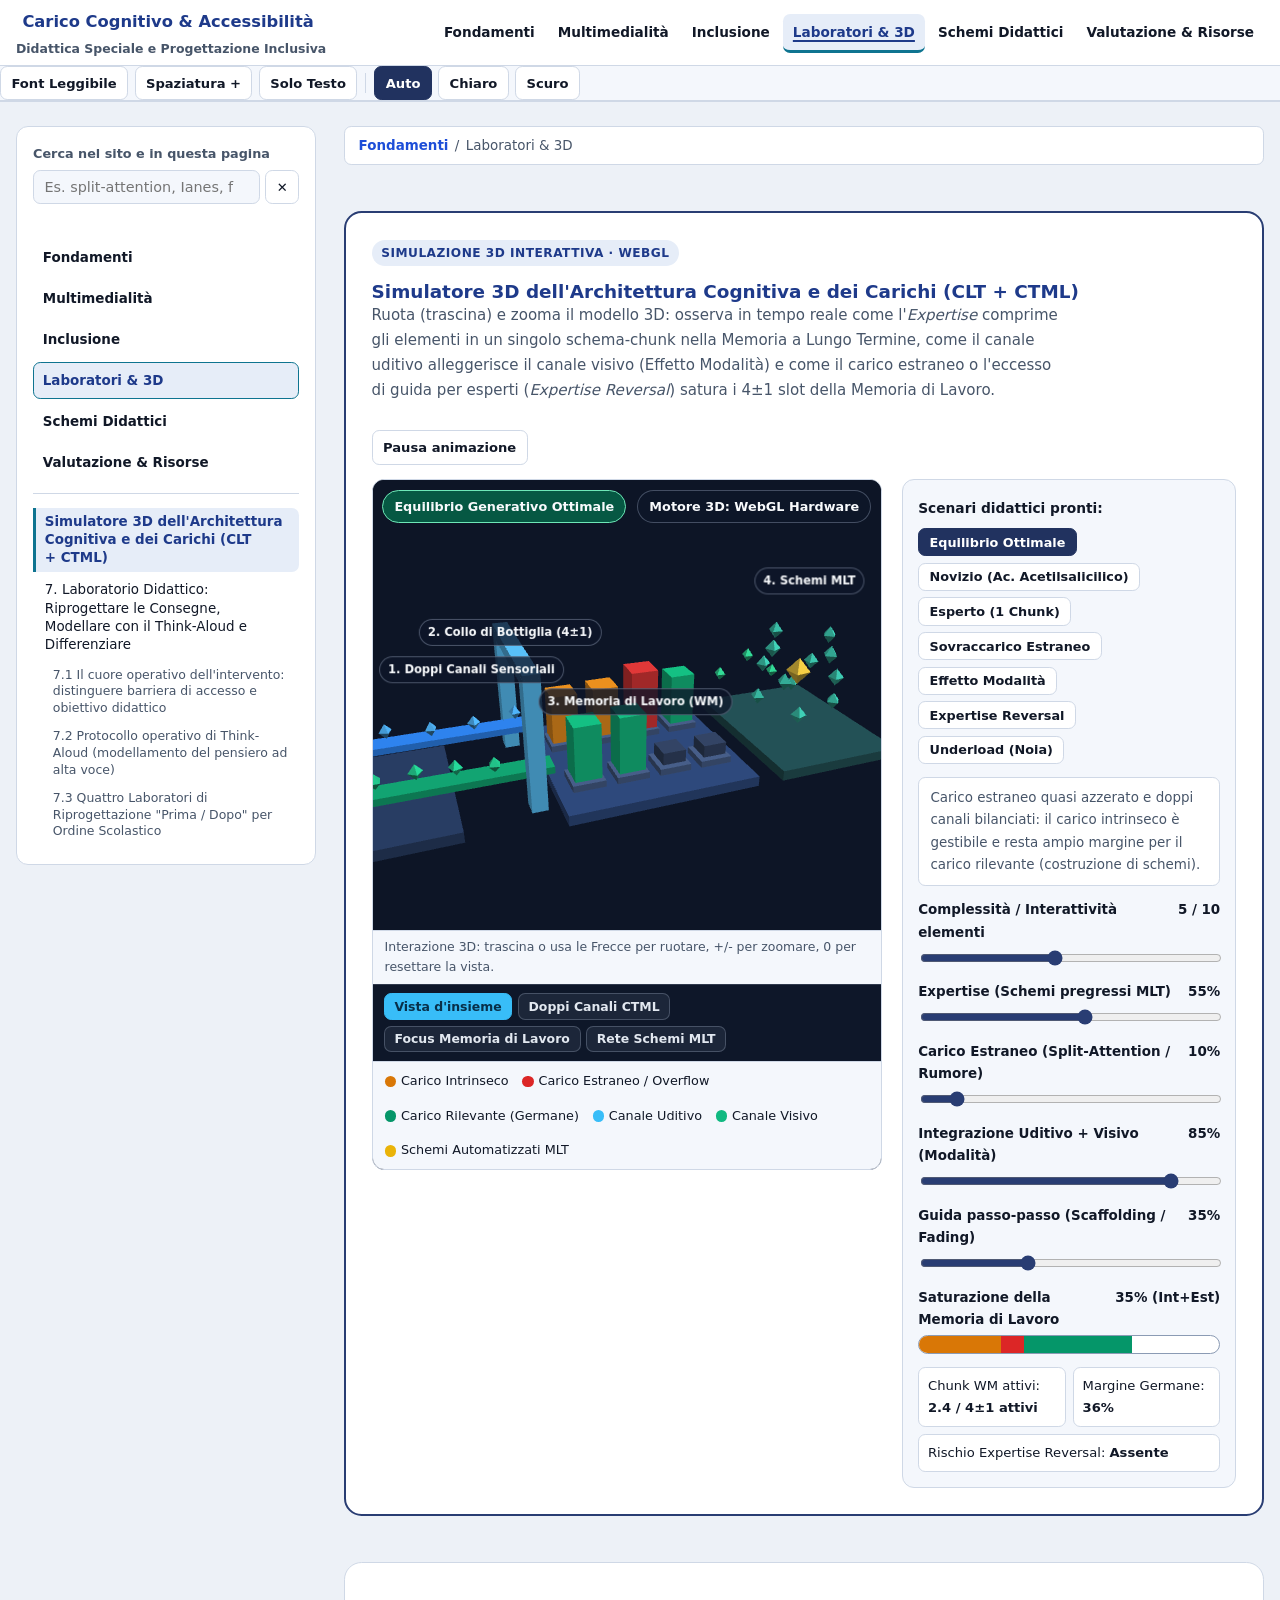
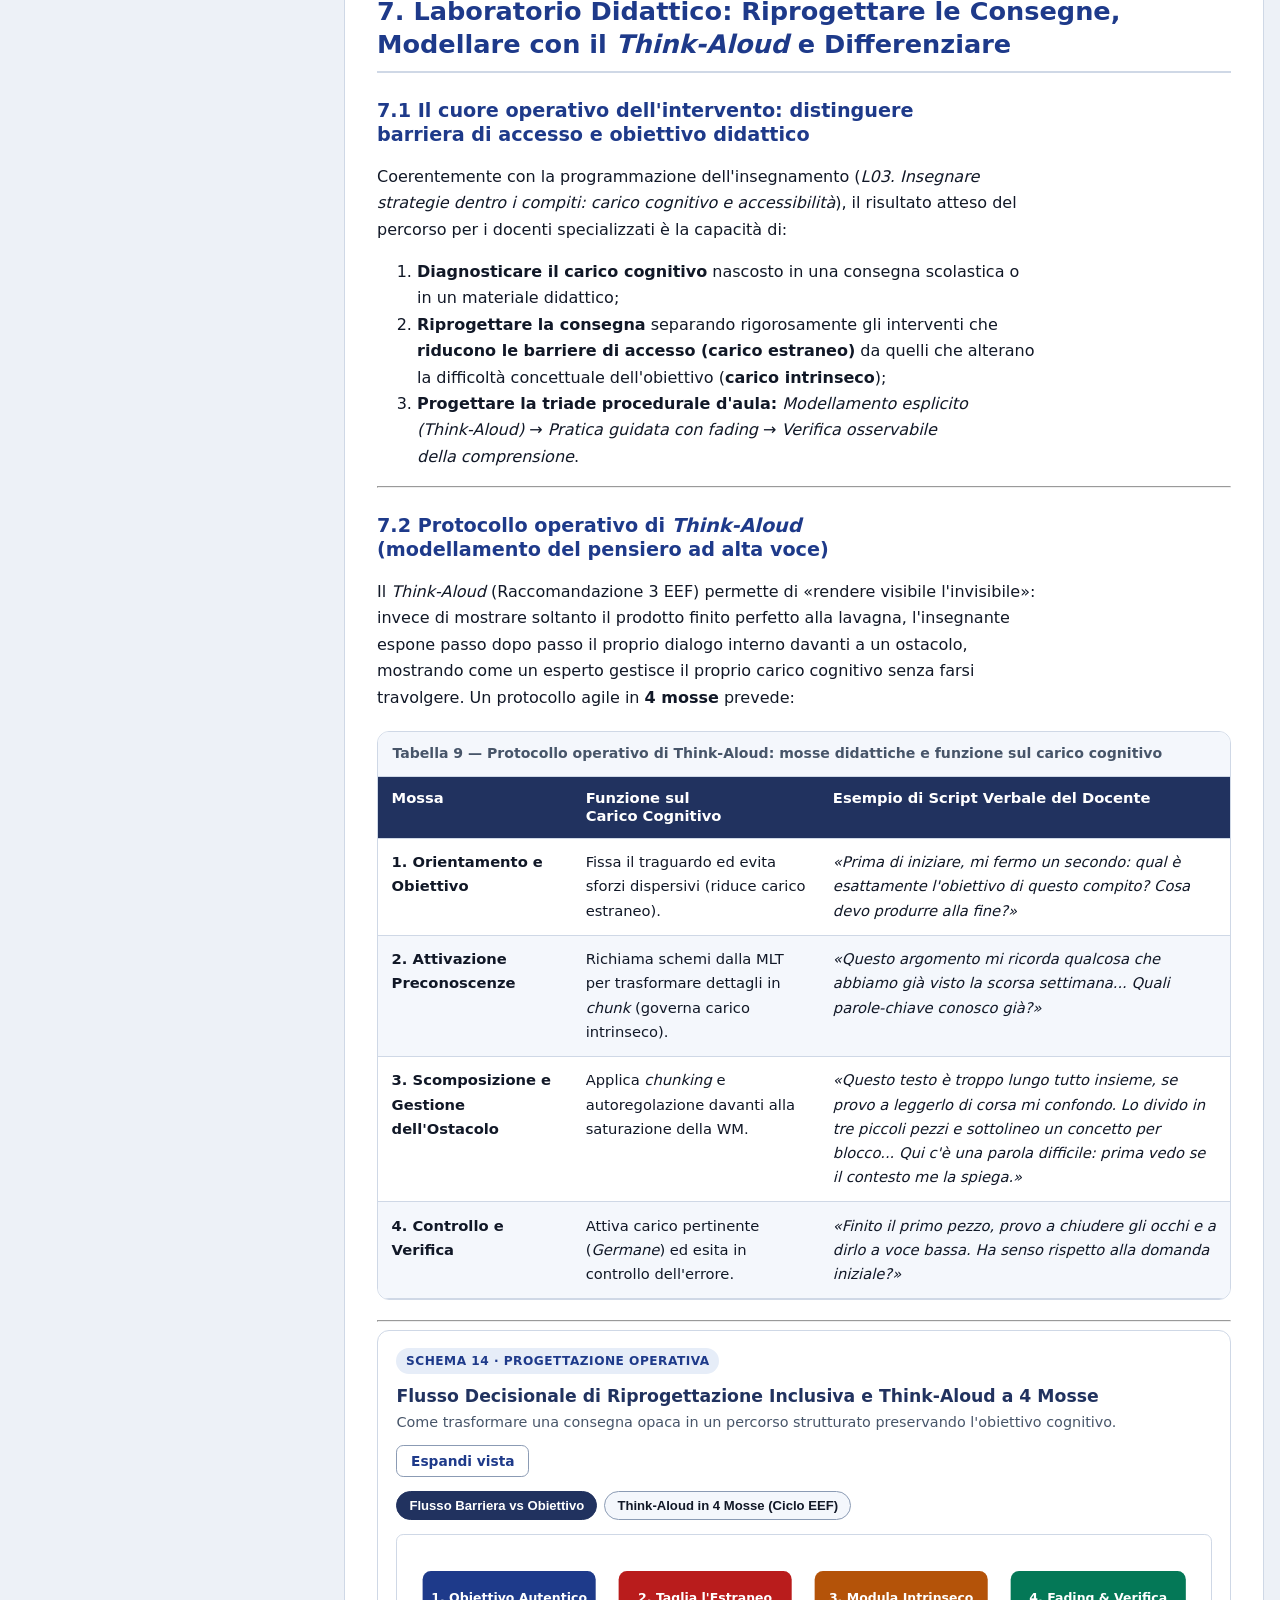
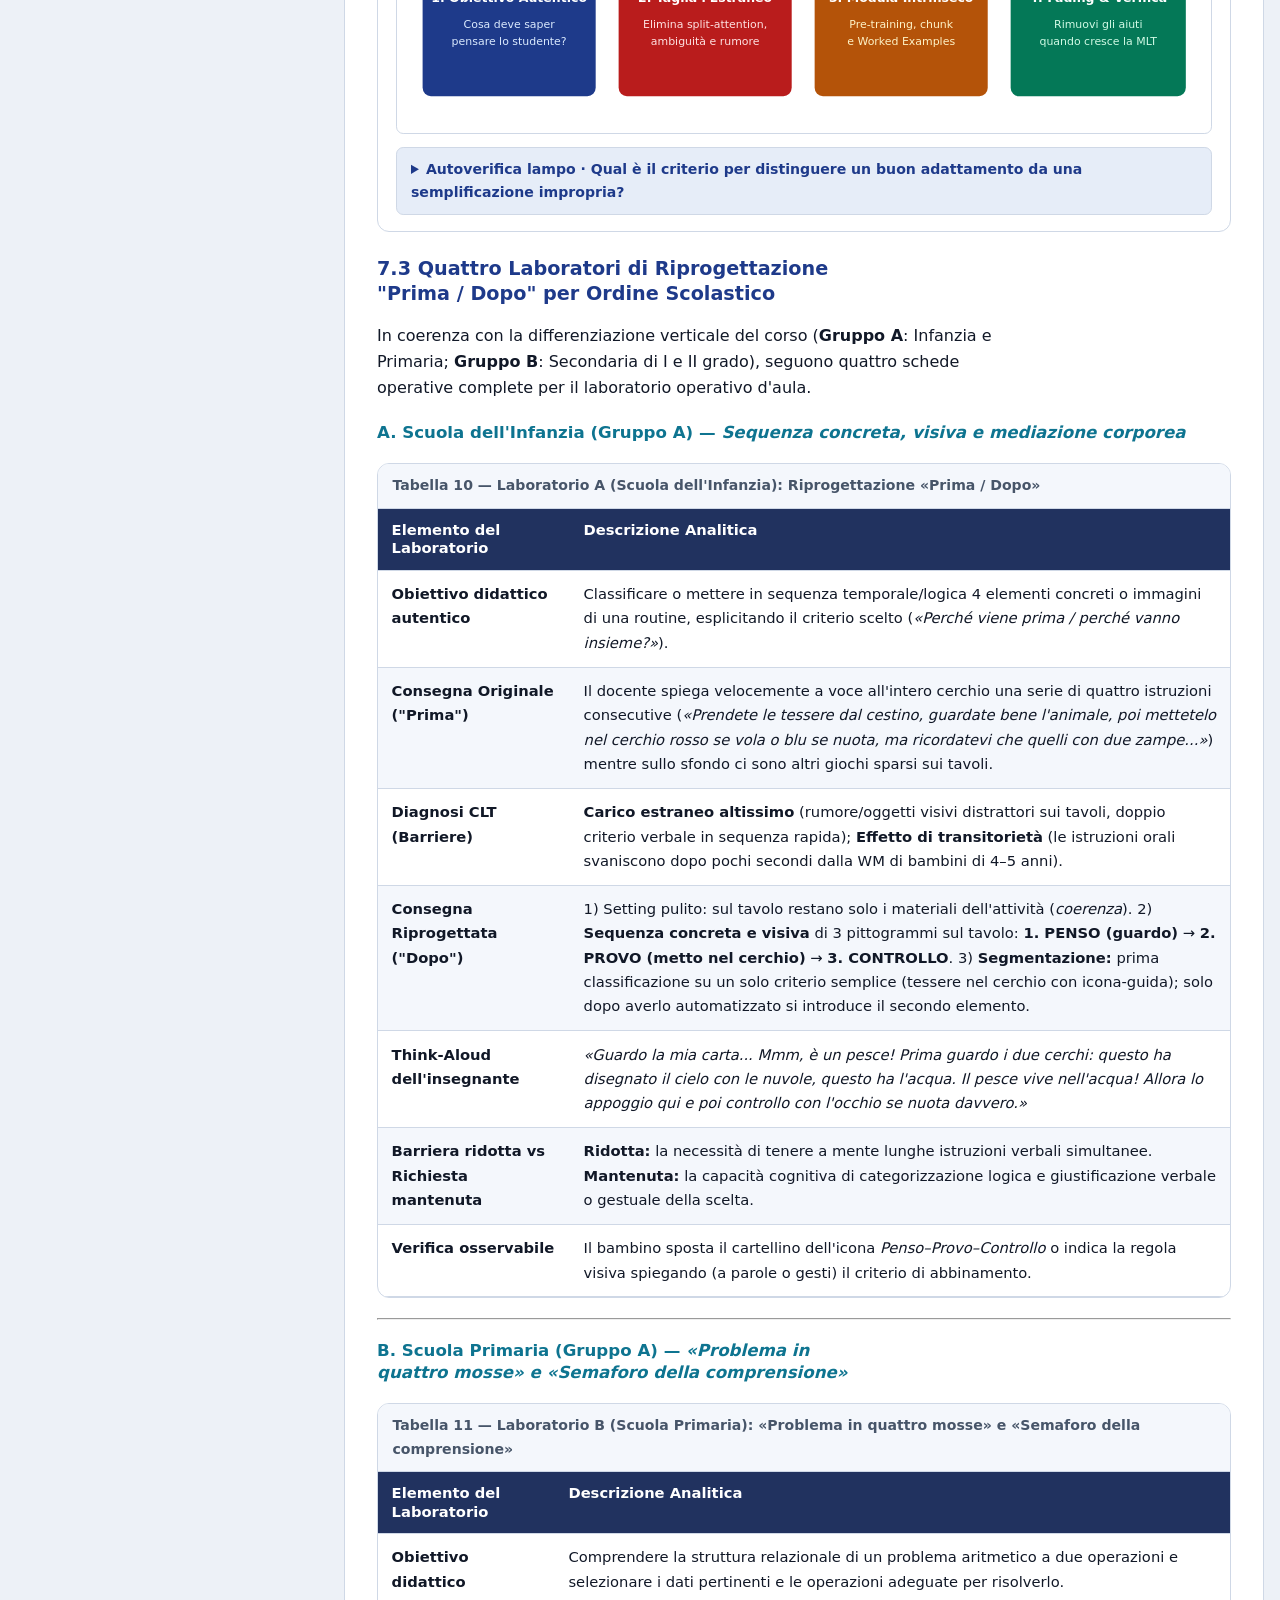
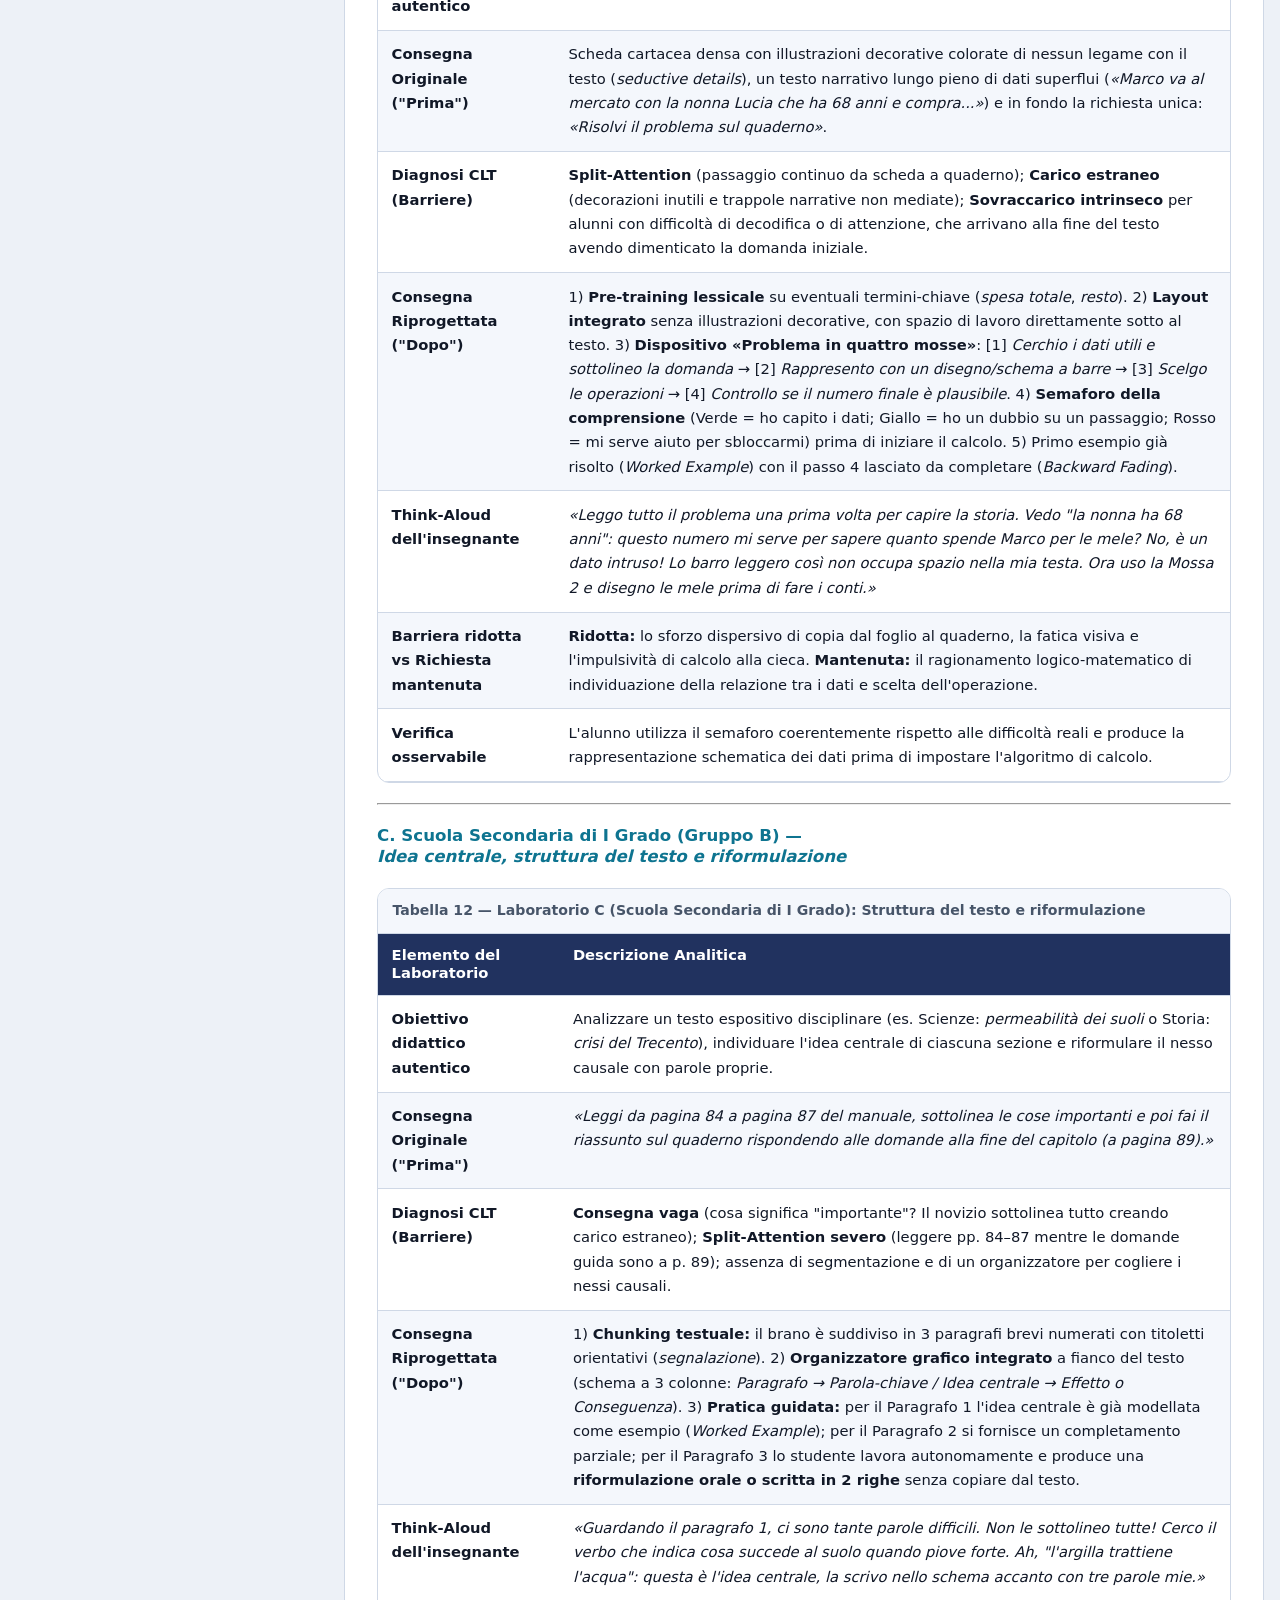
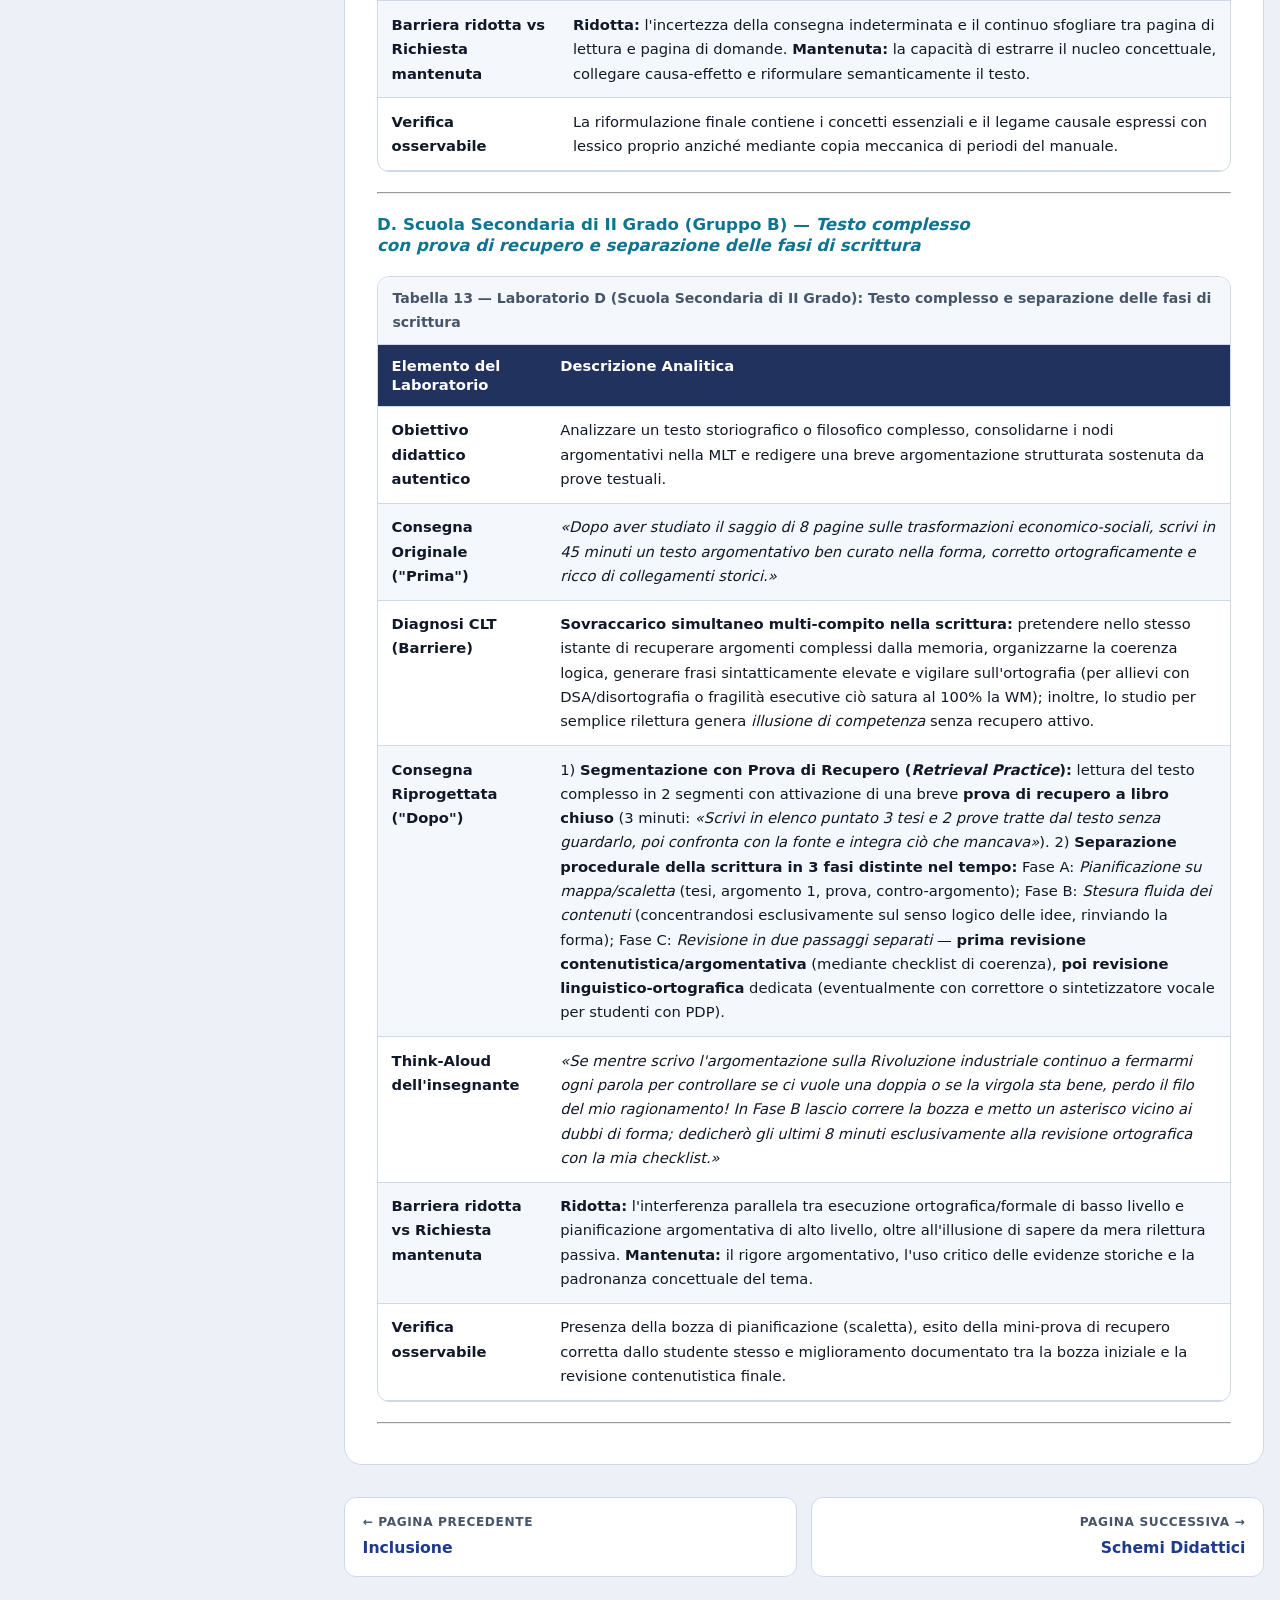
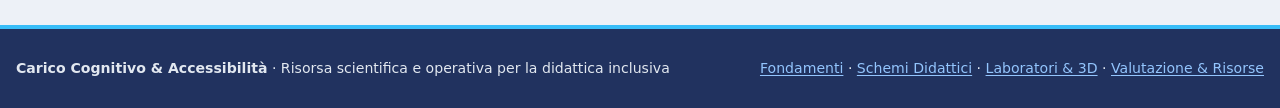
==== laboratori.html @ b86ee128 "Refactor: sito web multipagina, 14 schemi HTML/SVG interattivi, rimozione slide e infografica" ====
<!DOCTYPE html>
<html lang="it">
<head>
  <meta charset="UTF-8">
  <meta name="viewport" content="width=device-width, initial-scale=1.0">
  <meta name="color-scheme" content="light dark">
  <title>Laboratori Operativi e Simulatore 3D — Carico Cognitivo</title>
  <meta name="description" content="Simulatore 3D interattivo del carico cognitivo, Think-Aloud e quattro laboratori prima/dopo dall&#x27;Infanzia alla Secondaria II grado.">
  <link rel="stylesheet" href="styles.css">
  
</head>
<body>
  <a class="skip-link" href="#main-content">Salta al contenuto principale</a>
  <div class="scroll-progress" aria-hidden="true"><div class="scroll-progress-bar"></div></div>

  <header class="topbar">
    <div class="topbar-nav-row">
      <div class="topbar-brand">
        <a class="topbar-home-link" href="index.html">
          <span class="topbar-title">Carico Cognitivo &amp; Accessibilità</span>
        </a>
        <span class="topbar-title-sub">Didattica Speciale e Progettazione Inclusiva</span>
      </div>

      <button type="button" id="menu-toggle-btn" class="menu-toggle-btn" popovertarget="site-nav" aria-controls="site-nav" aria-expanded="false" aria-label="Apri menu di navigazione">
        ☰ Menu
      </button>

      <nav id="site-nav" class="site-nav" popover="auto" aria-label="Navigazione principale del sito">
          <a href="index.html">Fondamenti</a>
          <a href="multimedialita.html">Multimedialità</a>
          <a href="inclusione.html">Inclusione</a>
          <a href="laboratori.html" aria-current="page">Laboratori &amp; 3D</a>
          <a href="schemi-didattici.html">Schemi Didattici</a>
          <a href="valutazione-risorse.html">Valutazione &amp; Risorse</a>
      </nav>
    </div>

    <div class="topbar-udl-row">
      <div class="topbar-controls" role="toolbar" aria-label="Controlli UDL di lettura e tema">
        <button type="button" id="mobile-toc-toggle" class="ctrl-btn mobile-toc-btn" aria-expanded="false" aria-controls="sidebar-nav">Sezioni</button>
        <button type="button" id="udl-font" class="ctrl-btn" aria-pressed="false" title="Attiva carattere ad alta leggibilità">Font Leggibile</button>
        <button type="button" id="udl-spacing" class="ctrl-btn" aria-pressed="false" title="Aumenta interlinea e spaziatura">Spaziatura +</button>
        <button type="button" id="udl-clean" class="ctrl-btn" aria-pressed="false" title="Nasconde i riquadri di approfondimento e schemi contestuali">Solo Testo</button>
        <span aria-hidden="true" style="width:1px;height:20px;background:var(--border-subtle);margin:0 0.1rem;"></span>
        <button type="button" id="theme-auto" class="ctrl-btn" aria-pressed="true">Auto</button>
        <button type="button" id="theme-light" class="ctrl-btn" aria-pressed="false">Chiaro</button>
        <button type="button" id="theme-dark" class="ctrl-btn" aria-pressed="false">Scuro</button>
      </div>
    </div>
  </header>

  <div class="workspace-shell">
    <aside class="sidebar-nav" id="sidebar-nav" aria-label="Indice di pagina e ricerca globale">
      <div class="search-box">
        <label for="doc-search-input" class="search-label">Cerca nel sito e in questa pagina</label>
        <div class="search-input-row">
          <input type="search" id="doc-search-input" class="search-input" placeholder="Es. split-attention, Ianes, fading..." autocomplete="off">
          <button type="button" id="doc-search-clear" class="ctrl-btn" aria-label="Pulisci ricerca" title="Pulisci ricerca">✕</button>
        </div>
        <div id="doc-search-status" class="search-status" aria-live="polite"></div>
        <div id="global-search-results" class="global-search-results" hidden aria-label="Risultati nelle altre pagine"></div>
      </div>

      <nav class="sidebar-pages" aria-label="Pagine del portale">
        <a class="sidebar-page-link" href="index.html"><span>Fondamenti</span></a>
        <a class="sidebar-page-link" href="multimedialita.html"><span>Multimedialità</span></a>
        <a class="sidebar-page-link" href="inclusione.html"><span>Inclusione</span></a>
        <a class="sidebar-page-link" href="laboratori.html" aria-current="page"><span>Laboratori &amp; 3D</span></a>
        <a class="sidebar-page-link" href="schemi-didattici.html"><span>Schemi Didattici</span></a>
        <a class="sidebar-page-link" href="valutazione-risorse.html"><span>Valutazione &amp; Risorse</span></a>
      </nav>

      <nav class="toc-nav" aria-label="Indice delle sezioni in questa pagina">
        <ul class="toc-list">
          <li><a class="" href="#simulatore-3d">Simulatore 3D dell&#x27;Architettura Cognitiva e dei Carichi (CLT + CTML)</a></li>
          <li><a class="" href="#7-laboratorio-didattico-riprogettare-le-consegne-modellare-con-il-think-aloud-e-differenziare">7. Laboratorio Didattico: Riprogettare le Consegne, Modellare con il Think-Aloud e Differenziare</a></li>
          <li><a class="toc-sublink" href="#71-il-cuore-operativo-distinguere-barriera-di-accesso-e-obiettivo-didattico">7.1 Il cuore operativo dell&#x27;intervento: distinguere barriera di accesso e obiettivo didattico</a></li>
          <li><a class="toc-sublink" href="#72-protocollo-operativo-di-think-aloud-modellamento-del-pensiero-ad-alta-voce">7.2 Protocollo operativo di Think-Aloud (modellamento del pensiero ad alta voce)</a></li>
          <li><a class="toc-sublink" href="#73-quattro-laboratori-di-riprogettazione-prima--dopo-per-ordine-scolastico">7.3 Quattro Laboratori di Riprogettazione &quot;Prima / Dopo&quot; per Ordine Scolastico</a></li>
        </ul>
      </nav>
    </aside>

    <main id="main-content" class="content-column" tabindex="-1">
      <h1 class="sr-only">Simulatore 3D e Laboratori Didattici Prima / Dopo</h1>
      <nav class="breadcrumb" aria-label="Percorso">
  <a href="index.html">Fondamenti</a>
  <span aria-hidden="true">/</span>
  <span aria-current="page">Laboratori &amp; 3D</span>
</nav>
      <aside class="sim3d-section enrichment-block keep-in-clean" id="simulatore-3d" tabindex="-1" aria-labelledby="sim3d-heading">
  <div class="lab-header">
    <div>
      <span class="enrichment-badge">Simulazione 3D Interattiva · WebGL</span>
      <h3 id="sim3d-heading" class="lab-title">Simulatore 3D dell'Architettura Cognitiva e dei Carichi (CLT + CTML)</h3>
      <p class="lab-lead">Ruota (trascina) e zooma il modello 3D: osserva in tempo reale come l'<em>Expertise</em> comprime gli elementi in un singolo schema-chunk nella Memoria a Lungo Termine, come il canale uditivo alleggerisce il canale visivo (Effetto Modalità) e come il carico estraneo o l'eccesso di guida per esperti (<em>Expertise Reversal</em>) satura i 4±1 slot della Memoria di Lavoro.</p>
    </div>
    <button type="button" class="ctrl-btn" id="sim3d-toggle-anim">Pausa animazione</button>
  </div>

  <div class="sim3d-grid">
    <div class="sim3d-viewport-wrap">
      <div class="sim3d-stage">
        <canvas id="sim3d-canvas" tabindex="0" aria-describedby="sim3d-kb-hint" aria-label="Simulazione tridimensionale interattiva dell'architettura cognitiva umana tra canali sensoriali, memoria di lavoro e memoria a lungo termine">Il tuo browser non supporta il canvas HTML5.</canvas>
        <div class="sim3d-pin-layer" aria-hidden="true">
          <span class="sim3d-pin" id="pin-sensory">1. Doppi Canali Sensoriali</span>
          <span class="sim3d-pin" id="pin-bottleneck">2. Collo di Bottiglia (4±1)</span>
          <span class="sim3d-pin" id="pin-wm">3. Memoria di Lavoro (WM)</span>
          <span class="sim3d-pin" id="pin-mlt">4. Schemi MLT</span>
        </div>
        <div class="sim3d-hud-top">
          <span class="sim3d-pill-status" id="sim3d-status-badge" data-state="optimal" aria-live="polite">Equilibrio Generativo Ottimale</span>
          <span class="sim3d-pill-status" id="sim3d-engine-mode">Inizializzazione 3D...</span>
        </div>
      </div>
      <p class="sim3d-kb-hint" id="sim3d-kb-hint">Interazione 3D: trascina o usa le Frecce per ruotare, +/- per zoomare, 0 per resettare la vista.</p>
      <div class="sim3d-cam-bar" role="group" aria-label="Inquadrature predefinite simulatore 3D">
        <button type="button" class="cam-btn is-active" data-cam="overview">Vista d'insieme</button>
        <button type="button" class="cam-btn" data-cam="channels">Doppi Canali CTML</button>
        <button type="button" class="cam-btn" data-cam="wm">Focus Memoria di Lavoro</button>
        <button type="button" class="cam-btn" data-cam="mlt">Rete Schemi MLT</button>
      </div>
      <div class="sim3d-legend">
        <span><span class="legend-dot" style="background:#d97706;"></span>Carico Intrinseco</span>
        <span><span class="legend-dot" style="background:#dc2626;"></span>Carico Estraneo / Overflow</span>
        <span><span class="legend-dot" style="background:#059669;"></span>Carico Rilevante (Germane)</span>
        <span><span class="legend-dot" style="background:#38bdf8;"></span>Canale Uditivo</span>
        <span><span class="legend-dot" style="background:#10b981;"></span>Canale Visivo</span>
        <span><span class="legend-dot" style="background:#eab308;"></span>Schemi Automatizzati MLT</span>
      </div>
    </div>

    <div class="sim3d-controls-panel">
      <div>
        <strong style="font-size:0.86rem;">Scenari didattici pronti:</strong>
        <div class="preset-grid" style="margin-top:0.4rem;">
          <button type="button" class="preset-btn is-active" data-preset="optimal">Equilibrio Ottimale</button>
          <button type="button" class="preset-btn" data-preset="novice_aspirin">Novizio (Ac. Acetilsalicilico)</button>
          <button type="button" class="preset-btn" data-preset="expert_aspirin">Esperto (1 Chunk)</button>
          <button type="button" class="preset-btn" data-preset="split_overload">Sovraccarico Estraneo</button>
          <button type="button" class="preset-btn" data-preset="modality_gain">Effetto Modalità</button>
          <button type="button" class="preset-btn" data-preset="expertise_reversal">Expertise Reversal</button>
          <button type="button" class="preset-btn" data-preset="underload">Underload (Noia)</button>
        </div>
      </div>

      <p id="sim3d-scenario-desc" style="margin:0; font-size:0.84rem; color:var(--text-muted); background:var(--bg-surface); padding:0.55rem 0.7rem; border-radius:var(--radius-sm); border:1px solid var(--border-subtle);"></p>

      <div class="slider-field">
        <label class="slider-label-row" for="sim3d-complexity">
          <span>Complessità / Interattività elementi</span>
          <span id="val-complexity">5 / 10</span>
        </label>
        <input type="range" id="sim3d-complexity" min="1" max="10" step="1" value="5">
      </div>

      <div class="slider-field">
        <label class="slider-label-row" for="sim3d-expertise">
          <span>Expertise (Schemi pregressi MLT)</span>
          <span id="val-expertise">55%</span>
        </label>
        <input type="range" id="sim3d-expertise" min="0" max="100" step="1" value="55">
      </div>

      <div class="slider-field">
        <label class="slider-label-row" for="sim3d-extraneous">
          <span>Carico Estraneo (Split-Attention / Rumore)</span>
          <span id="val-extraneous">10%</span>
        </label>
        <input type="range" id="sim3d-extraneous" min="0" max="100" step="1" value="10">
      </div>

      <div class="slider-field">
        <label class="slider-label-row" for="sim3d-modality">
          <span>Integrazione Uditivo + Visivo (Modalità)</span>
          <span id="val-modality">85%</span>
        </label>
        <input type="range" id="sim3d-modality" min="0" max="100" step="1" value="85">
      </div>

      <div class="slider-field">
        <label class="slider-label-row" for="sim3d-scaffolding">
          <span>Guida passo-passo (Scaffolding / Fading)</span>
          <span id="val-scaffolding">35%</span>
        </label>
        <input type="range" id="sim3d-scaffolding" min="0" max="100" step="1" value="35">
      </div>

      <div>
        <div class="slider-label-row" style="margin-bottom:0.25rem;">
          <span>Saturazione della Memoria di Lavoro</span>
          <span id="metric-wm-total">--%</span>
        </div>
        <div class="wm-meter-stack" role="presentation">
          <div class="wm-seg-intrinsic" id="wm-seg-int" style="width:30%"></div>
          <div class="wm-seg-extraneous" id="wm-seg-ext" style="width:10%"></div>
          <div class="wm-seg-germane" id="wm-seg-ger" style="width:35%"></div>
        </div>
      </div>

      <div class="sim3d-readout-grid" aria-live="polite">
        <div class="metric-chip">Chunk WM attivi:<br><strong id="metric-wm-chunks">--</strong></div>
        <div class="metric-chip">Margine Germane:<br><strong id="metric-wm-germane">--%</strong></div>
        <div class="metric-chip" style="grid-column: span 2;">Rischio Expertise Reversal: <strong id="metric-wm-reversal">Assente</strong></div>
      </div>
    </div>
  </div>
</aside>
<section class="chapter-card lazy-section" id="7-laboratorio-didattico-riprogettare-le-consegne-modellare-con-il-think-aloud-e-differenziare" tabindex="-1">
  <h2 class="chapter-title" id="title-7-laboratorio-didattico-riprogettare-le-consegne-modellare-con-il-think-aloud-e-differenziare">7. Laboratorio Didattico: Riprogettare le Consegne, Modellare con il <em>Think-Aloud</em> e Differenziare</h2>
  <div class="subsection-block" id="71-il-cuore-operativo-distinguere-barriera-di-accesso-e-obiettivo-didattico" tabindex="-1">
<h3 id="title-71-il-cuore-operativo-distinguere-barriera-di-accesso-e-obiettivo-didattico">7.1 Il cuore operativo dell&#x27;intervento: distinguere barriera di accesso e obiettivo didattico</h3>
<p>Coerentemente con la programmazione dell&#x27;insegnamento (<em>L03. Insegnare strategie dentro i compiti: carico cognitivo e accessibilità</em>), il risultato atteso del percorso per i docenti specializzati è la capacità di:</p>
<ol><li><strong>Diagnosticare il carico cognitivo</strong> nascosto in una consegna scolastica o in un materiale didattico;</li><li><strong>Riprogettare la consegna</strong> separando rigorosamente gli interventi che <strong>riducono le barriere di accesso (carico estraneo)</strong> da quelli che alterano la difficoltà concettuale dell&#x27;obiettivo (<strong>carico intrinseco</strong>);</li><li><strong>Progettare la triade procedurale d&#x27;aula:</strong> <em>Modellamento esplicito (Think-Aloud)</em> <span class="math-inline">→</span> <em>Pratica guidata con fading</em> <span class="math-inline">→</span> <em>Verifica osservabile della comprensione</em>.</li></ol>
<hr>
</div>
<div class="subsection-block" id="72-protocollo-operativo-di-think-aloud-modellamento-del-pensiero-ad-alta-voce" tabindex="-1">
<h3 id="title-72-protocollo-operativo-di-think-aloud-modellamento-del-pensiero-ad-alta-voce">7.2 Protocollo operativo di <em>Think-Aloud</em> (modellamento del pensiero ad alta voce)</h3>
<p>Il <em>Think-Aloud</em> (Raccomandazione 3 EEF) permette di «rendere visibile l&#x27;invisibile»: invece di mostrare soltanto il prodotto finito perfetto alla lavagna, l&#x27;insegnante espone passo dopo passo il proprio dialogo interno davanti a un ostacolo, mostrando come un esperto gestisce il proprio carico cognitivo senza farsi travolgere. Un protocollo agile in <strong>4 mosse</strong> prevede:</p>
<div tabindex="0" role="region" aria-labelledby="tbl-9-cap" class="table-wrapper">
  <table class="data-table">
    <caption id="tbl-9-cap">Tabella 9 — Protocollo operativo di Think-Aloud: mosse didattiche e funzione sul carico cognitivo</caption>
    <thead><tr><th scope="col" style="text-align:left">Mossa</th><th scope="col" style="text-align:left">Funzione sul Carico Cognitivo</th><th scope="col" style="text-align:left">Esempio di Script Verbale del Docente</th></tr></thead>
    <tbody><tr><td style="text-align:left"><strong>1. Orientamento e Obiettivo</strong></td><td style="text-align:left">Fissa il traguardo ed evita sforzi dispersivi (riduce carico estraneo).</td><td style="text-align:left"><em>«Prima di iniziare, mi fermo un secondo: qual è esattamente l&#x27;obiettivo di questo compito? Cosa devo produrre alla fine?»</em></td></tr><tr><td style="text-align:left"><strong>2. Attivazione Preconoscenze</strong></td><td style="text-align:left">Richiama schemi dalla MLT per trasformare dettagli in <em>chunk</em> (governa carico intrinseco).</td><td style="text-align:left"><em>«Questo argomento mi ricorda qualcosa che abbiamo già visto la scorsa settimana... Quali parole-chiave conosco già?»</em></td></tr><tr><td style="text-align:left"><strong>3. Scomposizione e Gestione dell&#x27;Ostacolo</strong></td><td style="text-align:left">Applica <em>chunking</em> e autoregolazione davanti alla saturazione della WM.</td><td style="text-align:left"><em>«Questo testo è troppo lungo tutto insieme, se provo a leggerlo di corsa mi confondo. Lo divido in tre piccoli pezzi e sottolineo un concetto per blocco... Qui c&#x27;è una parola difficile: prima vedo se il contesto me la spiega.»</em></td></tr><tr><td style="text-align:left"><strong>4. Controllo e Verifica</strong></td><td style="text-align:left">Attiva carico pertinente (<em>Germane</em>) ed esita in controllo dell&#x27;errore.</td><td style="text-align:left"><em>«Finito il primo pezzo, provo a chiudere gli occhi e a dirlo a voce bassa. Ha senso rispetto alla domanda iniziale?»</em></td></tr></tbody>
  </table>
</div>
<hr>
</div>
<article class="schema-card enrichment-block" data-schema-ref="schema-14" data-schema-cat="inclusione" aria-labelledby="schema-14-title">
  <div class="schema-card-head">
    <div>
      <span class="enrichment-badge">Schema 14 · Progettazione Operativa</span>
      <h4 class="schema-card-title" id="schema-14-title">Flusso Decisionale di Riprogettazione Inclusiva e Think-Aloud a 4 Mosse</h4>
      <p class="schema-card-subtitle">Come trasformare una consegna opaca in un percorso strutturato preservando l'obiettivo cognitivo.</p>
    </div>
    <div class="schema-card-actions">
      <button type="button" class="action-btn action-btn-secondary" data-schema-expand="schema-14" aria-label="Espandi schema 14: Flusso Decisionale di Riprogettazione Inclusiva e Think-Aloud a 4 Mosse">Espandi vista</button>
    </div>
  </div>
  <div class="schema-controls" role="group" aria-label="Viste interattive per Flusso Decisionale di Riprogettazione Inclusiva e Think-Aloud a 4 Mosse">
    <button type="button" class="schema-pill" data-schema-switch="a" aria-pressed="true">Flusso Barriera vs Obiettivo</button>
    <button type="button" class="schema-pill" data-schema-switch="b" aria-pressed="false">Think-Aloud in 4 Mosse (Ciclo EEF)</button>
  </div>
  <div class="schema-panel" data-schema-panel="a">
    <div class="schema-svg-wrap"><svg viewBox="0 0 760 170" role="img" aria-label="Flusso decisionale in 4 stadi: Isola l'obiettivo autentico, Individua le barriere estranee, Governa l'intrinseco con pre-training ed esempi svolti, Verifica e applica fading">
  <rect x="14" y="25" width="166" height="120" rx="8" fill="#1e3a8a"/>
  <text x="97" y="55" text-anchor="middle" fill="#ffffff" font-size="12" font-weight="700">1. Obiettivo Autentico</text>
  <text x="97" y="80" text-anchor="middle" fill="#dbeafe" font-size="10.5">Cosa deve saper</text>
  <text x="97" y="96" text-anchor="middle" fill="#dbeafe" font-size="10.5">pensare lo studente?</text>

  <rect x="202" y="25" width="166" height="120" rx="8" fill="#b91c1c"/>
  <text x="285" y="55" text-anchor="middle" fill="#ffffff" font-size="12" font-weight="700">2. Taglia l'Estraneo</text>
  <text x="285" y="80" text-anchor="middle" fill="#fee2e2" font-size="10.5">Elimina split-attention,</text>
  <text x="285" y="96" text-anchor="middle" fill="#fee2e2" font-size="10.5">ambiguità e rumore</text>

  <rect x="390" y="25" width="166" height="120" rx="8" fill="#b45309"/>
  <text x="473" y="55" text-anchor="middle" fill="#ffffff" font-size="12" font-weight="700">3. Modula Intrinseco</text>
  <text x="473" y="80" text-anchor="middle" fill="#fef3c7" font-size="10.5">Pre-training, chunk</text>
  <text x="473" y="96" text-anchor="middle" fill="#fef3c7" font-size="10.5">e Worked Examples</text>

  <rect x="578" y="25" width="168" height="120" rx="8" fill="#047857"/>
  <text x="662" y="55" text-anchor="middle" fill="#ffffff" font-size="12" font-weight="700">4. Fading &amp; Verifica</text>
  <text x="662" y="80" text-anchor="middle" fill="#d1fae5" font-size="10.5">Rimuovi gli aiuti</text>
  <text x="662" y="96" text-anchor="middle" fill="#d1fae5" font-size="10.5">quando cresce la MLT</text>
</svg></div>
  </div>
  <div class="schema-panel" data-schema-panel="b" hidden>
    <div class="schema-compare-grid">
  <div class="schema-mini-box"><strong>Mossa 1 · Pianificazione</strong>«Prima di iniziare, che cosa ci chiede esattamente il compito? Quali parole devo capire subito?»</div>
  <div class="schema-mini-box"><strong>Mossa 2 · Selezione Strategica</strong>«Quale schema o esempio guida uso per non dover tenere tutto a mente insieme?»</div>
  <div class="schema-mini-box"><strong>Mossa 3 · Monitoraggio &amp; Correzione</strong>«Qui mi fermo: sto ancora rispondendo alla domanda iniziale o mi sono perso in un dettaglio?»</div>
  <div class="schema-mini-box"><strong>Mossa 4 · Autovalutazione</strong>«Questo risultato ha senso rispetto ai dati? Cosa terrei come regola per la prossima volta?»</div>
</div>
  </div>
  <details class="schema-selfcheck">
    <summary>Autoverifica lampo · Qual è il criterio per distinguere un buon adattamento da una semplificazione impropria?</summary>
    <p>Il buon adattamento elimina le barriere accessorie di lettura, formato e procedura lasciando intatta e leggibile la sfida cognitiva disciplinare.</p>
  </details>
</article>

<div class="subsection-block" id="73-quattro-laboratori-di-riprogettazione-prima--dopo-per-ordine-scolastico" tabindex="-1">
<h3 id="title-73-quattro-laboratori-di-riprogettazione-prima--dopo-per-ordine-scolastico">7.3 Quattro Laboratori di Riprogettazione &quot;Prima / Dopo&quot; per Ordine Scolastico</h3>
<p>In coerenza con la differenziazione verticale del corso (<strong>Gruppo A</strong>: Infanzia e Primaria; <strong>Gruppo B</strong>: Secondaria di I e II grado), seguono quattro schede operative complete per il laboratorio operativo d&#x27;aula.</p>
<h4 id="a-scuola-dellinfanzia-gruppo-a--sequenza-concreta-visiva-e-mediazione-corporea">A. Scuola dell&#x27;Infanzia (Gruppo A) — <em>Sequenza concreta, visiva e mediazione corporea</em></h4>
<div tabindex="0" role="region" aria-labelledby="tbl-10-cap" class="table-wrapper">
  <table class="data-table">
    <caption id="tbl-10-cap">Tabella 10 — Laboratorio A (Scuola dell&#x27;Infanzia): Riprogettazione «Prima / Dopo»</caption>
    <thead><tr><th scope="col" style="text-align:left">Elemento del Laboratorio</th><th scope="col" style="text-align:left">Descrizione Analitica</th></tr></thead>
    <tbody><tr><td style="text-align:left"><strong>Obiettivo didattico autentico</strong></td><td style="text-align:left">Classificare o mettere in sequenza temporale/logica 4 elementi concreti o immagini di una routine, esplicitando il criterio scelto (<em>«Perché viene prima / perché vanno insieme?»</em>).</td></tr><tr><td style="text-align:left"><strong>Consegna Originale (&quot;Prima&quot;)</strong></td><td style="text-align:left">Il docente spiega velocemente a voce all&#x27;intero cerchio una serie di quattro istruzioni consecutive (<em>«Prendete le tessere dal cestino, guardate bene l&#x27;animale, poi mettetelo nel cerchio rosso se vola o blu se nuota, ma ricordatevi che quelli con due zampe...»</em>) mentre sullo sfondo ci sono altri giochi sparsi sui tavoli.</td></tr><tr><td style="text-align:left"><strong>Diagnosi CLT (Barriere)</strong></td><td style="text-align:left"><strong>Carico estraneo altissimo</strong> (rumore/oggetti visivi distrattori sui tavoli, doppio criterio verbale in sequenza rapida); <strong>Effetto di transitorietà</strong> (le istruzioni orali svaniscono dopo pochi secondi dalla WM di bambini di 4–5 anni).</td></tr><tr><td style="text-align:left"><strong>Consegna Riprogettata (&quot;Dopo&quot;)</strong></td><td style="text-align:left">1) Setting pulito: sul tavolo restano solo i materiali dell&#x27;attività (<em>coerenza</em>). 2) <strong>Sequenza concreta e visiva</strong> di 3 pittogrammi sul tavolo: <strong>1. PENSO (guardo)</strong> <span class="math-inline">→</span> <strong>2. PROVO (metto nel cerchio)</strong> <span class="math-inline">→</span> <strong>3. CONTROLLO</strong>. 3) <strong>Segmentazione:</strong> prima classificazione su un solo criterio semplice (tessere nel cerchio con icona-guida); solo dopo averlo automatizzato si introduce il secondo elemento.</td></tr><tr><td style="text-align:left"><strong>Think-Aloud dell&#x27;insegnante</strong></td><td style="text-align:left"><em>«Guardo la mia carta... Mmm, è un pesce! Prima guardo i due cerchi: questo ha disegnato il cielo con le nuvole, questo ha l&#x27;acqua. Il pesce vive nell&#x27;acqua! Allora lo appoggio qui e poi controllo con l&#x27;occhio se nuota davvero.»</em></td></tr><tr><td style="text-align:left"><strong>Barriera ridotta vs Richiesta mantenuta</strong></td><td style="text-align:left"><strong>Ridotta:</strong> la necessità di tenere a mente lunghe istruzioni verbali simultanee. <strong>Mantenuta:</strong> la capacità cognitiva di categorizzazione logica e giustificazione verbale o gestuale della scelta.</td></tr><tr><td style="text-align:left"><strong>Verifica osservabile</strong></td><td style="text-align:left">Il bambino sposta il cartellino dell&#x27;icona <em>Penso–Provo–Controllo</em> o indica la regola visiva spiegando (a parole o gesti) il criterio di abbinamento.</td></tr></tbody>
  </table>
</div>
<hr>
<h4 id="b-scuola-primaria-gruppo-a--problema-in-quattro-mosse-e-semaforo-della-comprensione">B. Scuola Primaria (Gruppo A) — <em>«Problema in quattro mosse» e «Semaforo della comprensione»</em></h4>
<div tabindex="0" role="region" aria-labelledby="tbl-11-cap" class="table-wrapper">
  <table class="data-table">
    <caption id="tbl-11-cap">Tabella 11 — Laboratorio B (Scuola Primaria): «Problema in quattro mosse» e «Semaforo della comprensione»</caption>
    <thead><tr><th scope="col" style="text-align:left">Elemento del Laboratorio</th><th scope="col" style="text-align:left">Descrizione Analitica</th></tr></thead>
    <tbody><tr><td style="text-align:left"><strong>Obiettivo didattico autentico</strong></td><td style="text-align:left">Comprendere la struttura relazionale di un problema aritmetico a due operazioni e selezionare i dati pertinenti e le operazioni adeguate per risolverlo.</td></tr><tr><td style="text-align:left"><strong>Consegna Originale (&quot;Prima&quot;)</strong></td><td style="text-align:left">Scheda cartacea densa con illustrazioni decorative colorate di nessun legame con il testo (<em>seductive details</em>), un testo narrativo lungo pieno di dati superflui (<em>«Marco va al mercato con la nonna Lucia che ha 68 anni e compra...»</em>) e in fondo la richiesta unica: <em>«Risolvi il problema sul quaderno»</em>.</td></tr><tr><td style="text-align:left"><strong>Diagnosi CLT (Barriere)</strong></td><td style="text-align:left"><strong>Split-Attention</strong> (passaggio continuo da scheda a quaderno); <strong>Carico estraneo</strong> (decorazioni inutili e trappole narrative non mediate); <strong>Sovraccarico intrinseco</strong> per alunni con difficoltà di decodifica o di attenzione, che arrivano alla fine del testo avendo dimenticato la domanda iniziale.</td></tr><tr><td style="text-align:left"><strong>Consegna Riprogettata (&quot;Dopo&quot;)</strong></td><td style="text-align:left">1) <strong>Pre-training lessicale</strong> su eventuali termini-chiave (<em>spesa totale</em>, <em>resto</em>). 2) <strong>Layout integrato</strong> senza illustrazioni decorative, con spazio di lavoro direttamente sotto al testo. 3) <strong>Dispositivo «Problema in quattro mosse»</strong>: [1] <em>Cerchio i dati utili e sottolineo la domanda</em> <span class="math-inline">→</span> [2] <em>Rappresento con un disegno/schema a barre</em> <span class="math-inline">→</span> [3] <em>Scelgo le operazioni</em> <span class="math-inline">→</span> [4] <em>Controllo se il numero finale è plausibile</em>. 4) <strong>Semaforo della comprensione</strong> (Verde = ho capito i dati; Giallo = ho un dubbio su un passaggio; Rosso = mi serve aiuto per sbloccarmi) prima di iniziare il calcolo. 5) Primo esempio già risolto (<em>Worked Example</em>) con il passo 4 lasciato da completare (<em>Backward Fading</em>).</td></tr><tr><td style="text-align:left"><strong>Think-Aloud dell&#x27;insegnante</strong></td><td style="text-align:left"><em>«Leggo tutto il problema una prima volta per capire la storia. Vedo &quot;la nonna ha 68 anni&quot;: questo numero mi serve per sapere quanto spende Marco per le mele? No, è un dato intruso! Lo barro leggero così non occupa spazio nella mia testa. Ora uso la Mossa 2 e disegno le mele prima di fare i conti.»</em></td></tr><tr><td style="text-align:left"><strong>Barriera ridotta vs Richiesta mantenuta</strong></td><td style="text-align:left"><strong>Ridotta:</strong> lo sforzo dispersivo di copia dal foglio al quaderno, la fatica visiva e l&#x27;impulsività di calcolo alla cieca. <strong>Mantenuta:</strong> il ragionamento logico-matematico di individuazione della relazione tra i dati e scelta dell&#x27;operazione.</td></tr><tr><td style="text-align:left"><strong>Verifica osservabile</strong></td><td style="text-align:left">L&#x27;alunno utilizza il semaforo coerentemente rispetto alle difficoltà reali e produce la rappresentazione schematica dei dati prima di impostare l&#x27;algoritmo di calcolo.</td></tr></tbody>
  </table>
</div>
<hr>
<h4 id="c-scuola-secondaria-di-i-grado-gruppo-b--idea-centrale-struttura-del-testo-e-riformulazione">C. Scuola Secondaria di I Grado (Gruppo B) — <em>Idea centrale, struttura del testo e riformulazione</em></h4>
<div tabindex="0" role="region" aria-labelledby="tbl-12-cap" class="table-wrapper">
  <table class="data-table">
    <caption id="tbl-12-cap">Tabella 12 — Laboratorio C (Scuola Secondaria di I Grado): Struttura del testo e riformulazione</caption>
    <thead><tr><th scope="col" style="text-align:left">Elemento del Laboratorio</th><th scope="col" style="text-align:left">Descrizione Analitica</th></tr></thead>
    <tbody><tr><td style="text-align:left"><strong>Obiettivo didattico autentico</strong></td><td style="text-align:left">Analizzare un testo espositivo disciplinare (es. Scienze: <em>permeabilità dei suoli</em> o Storia: <em>crisi del Trecento</em>), individuare l&#x27;idea centrale di ciascuna sezione e riformulare il nesso causale con parole proprie.</td></tr><tr><td style="text-align:left"><strong>Consegna Originale (&quot;Prima&quot;)</strong></td><td style="text-align:left"><em>«Leggi da pagina 84 a pagina 87 del manuale, sottolinea le cose importanti e poi fai il riassunto sul quaderno rispondendo alle domande alla fine del capitolo (a pagina 89).»</em></td></tr><tr><td style="text-align:left"><strong>Diagnosi CLT (Barriere)</strong></td><td style="text-align:left"><strong>Consegna vaga</strong> (cosa significa &quot;importante&quot;? Il novizio sottolinea tutto creando carico estraneo); <strong>Split-Attention severo</strong> (leggere pp. 84–87 mentre le domande guida sono a p. 89); assenza di segmentazione e di un organizzatore per cogliere i nessi causali.</td></tr><tr><td style="text-align:left"><strong>Consegna Riprogettata (&quot;Dopo&quot;)</strong></td><td style="text-align:left">1) <strong>Chunking testuale:</strong> il brano è suddiviso in 3 paragrafi brevi numerati con titoletti orientativi (<em>segnalazione</em>). 2) <strong>Organizzatore grafico integrato</strong> a fianco del testo (schema a 3 colonne: <em>Paragrafo <span class="math-inline">→</span> Parola-chiave / Idea centrale <span class="math-inline">→</span> Effetto o Conseguenza</em>). 3) <strong>Pratica guidata:</strong> per il Paragrafo 1 l&#x27;idea centrale è già modellata come esempio (<em>Worked Example</em>); per il Paragrafo 2 si fornisce un completamento parziale; per il Paragrafo 3 lo studente lavora autonomamente e produce una <strong>riformulazione orale o scritta in 2 righe</strong> senza copiare dal testo.</td></tr><tr><td style="text-align:left"><strong>Think-Aloud dell&#x27;insegnante</strong></td><td style="text-align:left"><em>«Guardando il paragrafo 1, ci sono tante parole difficili. Non le sottolineo tutte! Cerco il verbo che indica cosa succede al suolo quando piove forte. Ah, &quot;l&#x27;argilla trattiene l&#x27;acqua&quot;: questa è l&#x27;idea centrale, la scrivo nello schema accanto con tre parole mie.»</em></td></tr><tr><td style="text-align:left"><strong>Barriera ridotta vs Richiesta mantenuta</strong></td><td style="text-align:left"><strong>Ridotta:</strong> l&#x27;incertezza della consegna indeterminata e il continuo sfogliare tra pagina di lettura e pagina di domande. <strong>Mantenuta:</strong> la capacità di estrarre il nucleo concettuale, collegare causa-effetto e riformulare semanticamente il testo.</td></tr><tr><td style="text-align:left"><strong>Verifica osservabile</strong></td><td style="text-align:left">La riformulazione finale contiene i concetti essenziali e il legame causale espressi con lessico proprio anziché mediante copia meccanica di periodi del manuale.</td></tr></tbody>
  </table>
</div>
<hr>
<h4 id="d-scuola-secondaria-di-ii-grado-gruppo-b--testo-complesso-con-prova-di-recupero-e-separazione-delle-fasi-di-scrittura">D. Scuola Secondaria di II Grado (Gruppo B) — <em>Testo complesso con prova di recupero e separazione delle fasi di scrittura</em></h4>
<div tabindex="0" role="region" aria-labelledby="tbl-13-cap" class="table-wrapper">
  <table class="data-table">
    <caption id="tbl-13-cap">Tabella 13 — Laboratorio D (Scuola Secondaria di II Grado): Testo complesso e separazione delle fasi di scrittura</caption>
    <thead><tr><th scope="col" style="text-align:left">Elemento del Laboratorio</th><th scope="col" style="text-align:left">Descrizione Analitica</th></tr></thead>
    <tbody><tr><td style="text-align:left"><strong>Obiettivo didattico autentico</strong></td><td style="text-align:left">Analizzare un testo storiografico o filosofico complesso, consolidarne i nodi argomentativi nella MLT e redigere una breve argomentazione strutturata sostenuta da prove testuali.</td></tr><tr><td style="text-align:left"><strong>Consegna Originale (&quot;Prima&quot;)</strong></td><td style="text-align:left"><em>«Dopo aver studiato il saggio di 8 pagine sulle trasformazioni economico-sociali, scrivi in 45 minuti un testo argomentativo ben curato nella forma, corretto ortograficamente e ricco di collegamenti storici.»</em></td></tr><tr><td style="text-align:left"><strong>Diagnosi CLT (Barriere)</strong></td><td style="text-align:left"><strong>Sovraccarico simultaneo multi-compito nella scrittura:</strong> pretendere nello stesso istante di recuperare argomenti complessi dalla memoria, organizzarne la coerenza logica, generare frasi sintatticamente elevate e vigilare sull&#x27;ortografia (per allievi con DSA/disortografia o fragilità esecutive ciò satura al 100% la WM); inoltre, lo studio per semplice rilettura genera <em>illusione di competenza</em> senza recupero attivo.</td></tr><tr><td style="text-align:left"><strong>Consegna Riprogettata (&quot;Dopo&quot;)</strong></td><td style="text-align:left">1) <strong>Segmentazione con Prova di Recupero (<em>Retrieval Practice</em>):</strong> lettura del testo complesso in 2 segmenti con attivazione di una breve <strong>prova di recupero a libro chiuso</strong> (3 minuti: <em>«Scrivi in elenco puntato 3 tesi e 2 prove tratte dal testo senza guardarlo, poi confronta con la fonte e integra ciò che mancava»</em>). 2) <strong>Separazione procedurale della scrittura in 3 fasi distinte nel tempo:</strong> Fase A: <em>Pianificazione su mappa/scaletta</em> (tesi, argomento 1, prova, contro-argomento); Fase B: <em>Stesura fluida dei contenuti</em> (concentrandosi esclusivamente sul senso logico delle idee, rinviando la forma); Fase C: <em>Revisione in due passaggi separati</em> — <strong>prima revisione contenutistica/argomentativa</strong> (mediante checklist di coerenza), <strong>poi revisione linguistico-ortografica</strong> dedicata (eventualmente con correttore o sintetizzatore vocale per studenti con PDP).</td></tr><tr><td style="text-align:left"><strong>Think-Aloud dell&#x27;insegnante</strong></td><td style="text-align:left"><em>«Se mentre scrivo l&#x27;argomentazione sulla Rivoluzione industriale continuo a fermarmi ogni parola per controllare se ci vuole una doppia o se la virgola sta bene, perdo il filo del mio ragionamento! In Fase B lascio correre la bozza e metto un asterisco vicino ai dubbi di forma; dedicherò gli ultimi 8 minuti esclusivamente alla revisione ortografica con la mia checklist.»</em></td></tr><tr><td style="text-align:left"><strong>Barriera ridotta vs Richiesta mantenuta</strong></td><td style="text-align:left"><strong>Ridotta:</strong> l&#x27;interferenza parallela tra esecuzione ortografica/formale di basso livello e pianificazione argomentativa di alto livello, oltre all&#x27;illusione di sapere da mera rilettura passiva. <strong>Mantenuta:</strong> il rigore argomentativo, l&#x27;uso critico delle evidenze storiche e la padronanza concettuale del tema.</td></tr><tr><td style="text-align:left"><strong>Verifica osservabile</strong></td><td style="text-align:left">Presenza della bozza di pianificazione (scaletta), esito della mini-prova di recupero corretta dallo studente stesso e miglioramento documentato tra la bozza iniziale e la revisione contenutistica finale.</td></tr></tbody>
  </table>
</div>
<hr>
</div>
</section>

      <nav class="page-pager" aria-label="Navigazione tra pagine">
        <a class="pager-link" href="inclusione.html"><span class="pager-dir">← Pagina precedente</span><span class="pager-name">Inclusione</span></a>
        <a class="pager-link pager-next" href="schemi-didattici.html"><span class="pager-dir">Pagina successiva →</span><span class="pager-name">Schemi Didattici</span></a>
      </nav>
    </main>
  </div>

  <footer class="site-footer">
    <div class="footer-inner">
      <div>
        <strong>Carico Cognitivo &amp; Accessibilità</strong> · Risorsa scientifica e operativa per la didattica inclusiva
      </div>
      <div>
        <a href="index.html">Fondamenti</a> · <a href="schemi-didattici.html">Schemi Didattici</a> · <a href="laboratori.html">Laboratori &amp; 3D</a> · <a href="valutazione-risorse.html">Valutazione &amp; Risorse</a>
      </div>
    </div>
  </footer>

  <dialog id="schema-modal" closedby="any" aria-labelledby="schema-modal-title">
    <div class="schema-modal-shell">
      <div class="schema-modal-head">
        <h2 id="schema-modal-title" style="margin:0; font-size:1.02rem; color:var(--brand-navy);">Schema didattico</h2>
        <div style="display:flex; gap:0.45rem; align-items:center;">
          <button type="button" id="schema-modal-prev" class="ctrl-btn" aria-label="Schema precedente">← Prec</button>
          <button type="button" id="schema-modal-next" class="ctrl-btn" aria-label="Schema successivo">Succ →</button>
          <button type="button" id="schema-modal-close" class="ctrl-btn" autofocus aria-label="Chiudi finestra">Chiudi ✕</button>
        </div>
      </div>
      <div id="schema-modal-body" class="schema-modal-body"></div>
      <div class="schema-modal-foot">
        <span id="schema-modal-caption" style="color:var(--text-muted);"></span>
        <span style="font-size:0.78rem; color:var(--text-muted);">Esc per chiudere · Frecce ←/→ per navigare</span>
      </div>
    </div>
  </dialog>

  <script src="search-index.js" defer></script>
  <script src="sim3d.js" defer></script>
  <script src="app.js" defer></script>
  
</body>
</html>
---- styles.css ----
/* ==========================================================================
   Carico Cognitivo e Accessibilità — Edizione Web Multidimensionale
   100% Static / Zero-CDN / Modern Web Guidance Compliant
   ========================================================================== */

/* NOTE: Per modern-web-guidance/respect-os-text-scale, NEVER set font-size on :root or html! */
:root {
  color-scheme: light dark;

  /* Brand & Institutional UNICA Accent Tokens */
  --brand-navy: #21325f;
  --brand-navy-mid: #293d73;
  --brand-teal: #0e7490;
  --brand-amber: #b45309;
  --brand-green: #15803d;
  --brand-red: #b91c1c;

  /* Semantic Color Tokens with light-dark() + fallback support */
  --bg-page: #edf1f7;
  --bg-surface: #ffffff;
  --bg-surface-alt: #f5f7fb;
  --bg-elevated: #ffffff;
  --bg-tint: #e8eef9;
  --svg-aud-bg: #dbeafe;
  --svg-aud-stroke: #2563eb;
  --svg-aud-text: #1e3a8a;
  --svg-vis-bg: #d1fae5;
  --svg-vis-stroke: #059669;
  --svg-vis-text: #065f46;
  --svg-badge-sub: #bae6fd;
  --bg-hero: linear-gradient(135deg, #1b2a52 0%, #293d73 55%, #1d4e6b 100%);

  --text-main: #111827;
  --text-muted: #4b5563;
  --text-inverse: #ffffff;
  --text-link: #1d4ed8;
  --text-accent: #1e3a8a;

  --border-subtle: #d1d9e6;
  --border-strong: #94a3b8;

  --load-intrinsic: #d97706;
  --load-intrinsic-bg: #fef3c7;
  --load-extraneous: #dc2626;
  --load-extraneous-bg: #fee2e2;
  --load-germane: #059669;
  --load-germane-bg: #d1fae5;

  --focus-ring: #2563eb;
  --shadow-sm: 0 1px 3px rgba(15, 23, 42, 0.08);
  --shadow-md: 0 6px 20px rgba(15, 23, 42, 0.09);
  --shadow-lg: 0 14px 36px rgba(15, 23, 42, 0.14);

  --radius-sm: 0.45rem;
  --radius-md: 0.75rem;
  --radius-lg: 1.1rem;

  --font-sans: system-ui, -apple-system, BlinkMacSystemFont, "Segoe UI", Roboto, "Helvetica Neue", Arial, sans-serif;
  --font-serif: Georgia, "Times New Roman", serif;
  --font-mono: ui-monospace, SFMono-Regular, Menlo, Monaco, Consolas, monospace;

  --scroll-progress: 0%;
  --header-offset: 4.5rem;
}

@supports (color: light-dark(#fff, #000)) {
  :root {
    --bg-page: light-dark(#edf1f7, #0b111e);
    --bg-surface: light-dark(#ffffff, #131c2e);
    --bg-surface-alt: light-dark(#f4f7fc, #19243b);
    --bg-elevated: light-dark(#ffffff, #1c2841);
    --bg-tint: light-dark(#e6edf8, #1f2e4d);
    --svg-aud-bg: light-dark(#dbeafe, #1b325c);
    --svg-aud-stroke: light-dark(#2563eb, #60a5fa);
    --svg-aud-text: light-dark(#1e3a8a, #dbeafe);
    --svg-vis-bg: light-dark(#d1fae5, #0e3a2d);
    --svg-vis-stroke: light-dark(#059669, #34d399);
    --svg-vis-text: light-dark(#065f46, #d1fae5);
    --svg-badge-sub: light-dark(#bae6fd, #bfdbfe);

    --text-main: light-dark(#111827, #eef2ff);
    --text-muted: light-dark(#475569, #b6c2d9);
    --text-link: light-dark(#1d4ed8, #93c5fd);
    --text-accent: light-dark(#1e3a8a, #bfdbfe);

    --border-subtle: light-dark(#cfd8e6, #2b3a55);
    --border-strong: light-dark(#8b9bb4, #4c6288);

    --load-intrinsic: light-dark(#b45309, #fbbf24);
    --load-intrinsic-bg: light-dark(#fef3c7, #3d2c0a);
    --load-extraneous: light-dark(#b91c1c, #fca5a5);
    --load-extraneous-bg: light-dark(#fee2e2, #3f1519);
    --load-germane: light-dark(#047857, #6ee7b7);
    --load-germane-bg: light-dark(#d1fae5, #0c3529);

    --focus-ring: light-dark(#1d4ed8, #60a5fa);
    --shadow-sm: light-dark(0 1px 3px rgba(15, 23, 42, 0.08), 0 1px 4px rgba(0, 0, 0, 0.45));
    --shadow-md: light-dark(0 6px 20px rgba(15, 23, 42, 0.09), 0 8px 24px rgba(0, 0, 0, 0.55));
    --shadow-lg: light-dark(0 14px 36px rgba(15, 23, 42, 0.14), 0 18px 40px rgba(0, 0, 0, 0.65));
  }
}

/* Fallback for browsers before light-dark() when OS prefers dark */
@media (prefers-color-scheme: dark) {
  :root:not([data-theme="light"]) {
    --bg-page: #0b111e;
    --bg-surface: #131c2e;
    --bg-surface-alt: #19243b;
    --bg-elevated: #1c2841;
    --bg-tint: #1f2e4d;
    --svg-aud-bg: #1b325c;
    --svg-aud-stroke: #60a5fa;
    --svg-aud-text: #dbeafe;
    --svg-vis-bg: #0e3a2d;
    --svg-vis-stroke: #34d399;
    --svg-vis-text: #d1fae5;
    --svg-badge-sub: #bfdbfe;
    --text-main: #eef2ff;
    --text-muted: #b6c2d9;
    --text-link: #93c5fd;
    --text-accent: #bfdbfe;
    --border-subtle: #2b3a55;
    --border-strong: #4c6288;
    --load-intrinsic: #fbbf24;
    --load-intrinsic-bg: #3d2c0a;
    --load-extraneous: #fca5a5;
    --load-extraneous-bg: #3f1519;
    --load-germane: #6ee7b7;
    --load-germane-bg: #0c3529;
    --focus-ring: #60a5fa;
  }
}

html[data-theme="light"] { color-scheme: light; }
html[data-theme="dark"] { color-scheme: dark; }

/* Base Reset & Typography (No px font-size on html/root!) */
*, *::before, *::after {
  box-sizing: border-box;
}

body {
  margin: 0;
  font-family: var(--font-sans);
  font-size: 1rem;
  line-height: 1.65;
  color: var(--text-main);
  background-color: var(--bg-page);
  -webkit-font-smoothing: antialiased;
  overflow-x: clip;
}

/* UDL Reading Comfort Presets */
body[data-font="readable"] {
  font-family: Verdana, "Trebuchet MS", system-ui, sans-serif;
  letter-spacing: 0.025em;
  word-spacing: 0.09em;
}

body[data-spacing="wide"] {
  line-height: 1.9;
}
body[data-spacing="wide"] p,
body[data-spacing="wide"] li {
  margin-bottom: 1.15em;
}

body[data-clean-mode="true"] .enrichment-block:not(.keep-in-clean) {
  display: none !important;
}

/* Preserve hidden="until-found" native content-visibility behavior while ensuring [hidden] overrides author display:flex/block */
[hidden]:not([hidden="until-found" i]),
.schema-card[hidden],
.quiz-feedback[hidden] {
  display: none !important;
}

/* Accessibility: Focus & Skip Link */
.skip-link {
  position: absolute;
  top: -100%;
  left: 1rem;
  z-index: 2000;
  padding: 0.75rem 1.15rem;
  background: var(--brand-navy);
  color: #ffffff;
  font-weight: 700;
  border-radius: var(--radius-sm);
  text-decoration: none;
  box-shadow: var(--shadow-lg);
}
.skip-link:focus {
  top: 0.75rem;
}

:focus-visible {
  outline: 3px solid var(--focus-ring);
  outline-offset: 2px;
}

.sr-only {
  position: absolute;
  width: 1px;
  height: 1px;
  padding: 0;
  margin: -1px;
  overflow: hidden;
  clip: rect(0, 0, 0, 0);
  white-space: nowrap;
  border: 0;
}

/* Headings & Text Wrapping */
h1, h2, h3, h4, th {
  text-wrap: balance;
  line-height: 1.28;
  color: var(--text-accent);
  margin-top: 0;
}

p, li, dd, blockquote {
  text-wrap: pretty;
}

/* Scroll Margin for Anchors */
section[id], aside[id], h1[id], h2[id], h3[id], h4[id], div[id] {
  scroll-margin-top: calc(var(--topbar-height, var(--header-offset)) + 0.5rem);
}

/* ==========================================================================
   Top Scroll Progress Bar (Pure CSS Scroll Timeline + JS Fallback)
   ========================================================================== */
.scroll-progress {
  position: fixed;
  top: 0;
  left: 0;
  width: 100%;
  height: 4px;
  z-index: 1500;
  background: transparent;
  pointer-events: none;
}

.scroll-progress-bar {
  width: 100%;
  height: 100%;
  background: linear-gradient(90deg, #38bdf8 0%, #3b82f6 50%, #10b981 100%);
  transform-origin: left center;
  transform: scaleX(var(--scroll-progress-ratio, 0));
}

@supports (animation-timeline: scroll()) {
  @keyframes grow-progress {
    from { transform: scaleX(0); }
    to { transform: scaleX(1); }
  }
  .scroll-progress-bar {
    animation: grow-progress linear both;
    animation-timeline: scroll(root block);
  }
}

/* ==========================================================================
   Top Sticky Site Header, Primary Navbar & UDL Utility Bar
   ========================================================================== */
.topbar {
  position: sticky;
  top: 0;
  z-index: 1100;
  background: var(--bg-surface);
  border-bottom: 2px solid var(--border-subtle);
  box-shadow: var(--shadow-sm);
}

.topbar-nav-row {
  max-width: 1520px;
  margin: 0 auto;
  padding: 0.5rem 1rem 0.35rem;
  display: flex;
  align-items: center;
  justify-content: space-between;
  gap: 0.75rem;
}

.topbar-brand {
  display: flex;
  align-items: baseline;
  flex-wrap: wrap;
  gap: 0.2rem 0.65rem;
  min-width: 0;
  flex: 1 1 auto;
}

.site-brand-link,
.topbar-home-link {
  display: inline-flex;
  align-items: center;
  gap: 0.45rem;
  font-size: clamp(0.88rem, 2.2vw, 1.02rem);
  font-weight: 800;
  color: var(--text-accent);
  text-decoration: none;
  padding: 0.25rem 0.4rem;
  border-radius: var(--radius-sm);
  min-width: 0;
}

.site-brand-link:hover,
.topbar-home-link:hover {
  background: var(--bg-tint);
}

.topbar-title {
  line-height: 1.2;
}

.topbar-title-sub {
  font-size: 0.78rem;
  font-weight: 600;
  color: var(--text-muted);
  white-space: nowrap;
}

.site-brand-mark {
  display: inline-flex;
  align-items: center;
  justify-content: center;
  width: 1.7rem;
  height: 1.7rem;
  border-radius: 0.4rem;
  background: var(--brand-navy);
  color: #ffffff;
  font-size: 0.82rem;
  font-weight: 800;
  letter-spacing: 0.02em;
}

/* Primary Navigation (Responsive Popover -> Inline via .is-wide) */
.nav-menu-btn,
.menu-toggle-btn {
  flex-shrink: 0;
  anchor-name: --site-menu-btn;
  display: inline-flex;
  align-items: center;
  gap: 0.4rem;
  min-height: 2.25rem;
  padding: 0.35rem 0.75rem;
  font-family: inherit;
  font-size: 0.86rem;
  font-weight: 700;
  color: var(--text-main);
  background: var(--bg-surface-alt);
  border: 1px solid var(--border-strong);
  border-radius: var(--radius-sm);
  cursor: pointer;
}

.nav-menu-btn:hover,
.menu-toggle-btn:hover {
  background: var(--bg-tint);
}

.site-menu,
.site-nav {
  list-style: none;
  margin: 0;
  padding: 0.5rem;
  position: fixed;
  inset: auto;
  inset-block-start: 4.5rem;
  inset-block-start: anchor(--site-menu-btn bottom);
  inset-inline-end: 1rem;
  inline-size: min(86dvw, 21rem);
  max-inline-size: calc(100dvw - 2rem);
  block-size: fit-content;
  max-block-size: calc(100dvh - 5.5rem);
  margin-block-start: 0.4rem;
  overflow: auto;
  background: var(--bg-surface);
  border: 1px solid var(--border-strong);
  border-radius: var(--radius-md);
  box-shadow: var(--shadow-lg);
}

.site-menu:not([popover]),
.site-nav:not([popover]) {
  display: none;
}

.site-menu.is-fallback-open,
.site-nav.is-popover-open {
  display: block;
}

.site-menu[popover]:is(:popover-open, .\:popover-open),
.site-nav[popover]:is(:popover-open, .\:popover-open) {
  display: block;
}

.site-menu a,
.site-nav a {
  display: block;
  padding: 0.5rem 0.75rem;
  border-radius: var(--radius-sm);
  font-size: 0.88rem;
  font-weight: 600;
  color: var(--text-main);
  text-decoration: none;
  border-bottom: 3px solid transparent;
  white-space: nowrap;
}

.site-menu a:hover,
.site-nav a:hover {
  background: var(--bg-tint);
}

.site-menu a[aria-current="page"],
.site-nav a[aria-current="page"] {
  background: var(--bg-tint);
  color: var(--text-accent);
  font-weight: 800;
  border-bottom-color: var(--brand-teal);
  text-decoration: underline;
  text-decoration-thickness: 2px;
  text-underline-offset: 0.25em;
}

.topbar.is-wide .nav-menu-btn,
.topbar.is-wide .menu-toggle-btn {
  display: none;
}

.topbar.is-wide .site-menu,
.topbar.is-wide .site-nav {
  position: static;
  display: flex;
  align-items: center;
  gap: 0.2rem;
  flex-shrink: 0;
  inline-size: auto;
  max-inline-size: none;
  block-size: auto;
  max-block-size: none;
  overflow: visible;
  margin: 0;
  padding: 0;
  border: 0;
  background: transparent;
  box-shadow: none;
}

.topbar.is-wide .site-menu::backdrop,
.topbar.is-wide .site-nav::backdrop {
  display: none;
}

.topbar.is-wide .site-menu a,
.topbar.is-wide .site-nav a {
  padding: 0.42rem 0.62rem;
  font-size: 0.85rem;
}

@media (max-width: 1260px) {
  .topbar-title-sub {
    display: none;
  }
}

.topbar.is-measuring,
.topbar.is-measuring * {
  transition: none !important;
}

.topbar-udl-row {
  border-top: 1px solid var(--border-subtle);
  background: var(--bg-surface-alt);
}

.topbar-udl-inner {
  max-width: 1520px;
  margin: 0 auto;
  padding: 0.38rem 1rem;
  display: flex;
  flex-wrap: wrap;
  align-items: center;
  justify-content: space-between;
  gap: 0.5rem;
}

.topbar-controls {
  display: flex;
  flex-wrap: wrap;
  align-items: center;
  gap: 0.4rem;
}

.ctrl-btn {
  display: inline-flex;
  align-items: center;
  gap: 0.35rem;
  min-height: 2.15rem;
  padding: 0.3rem 0.65rem;
  font-family: inherit;
  font-size: 0.82rem;
  font-weight: 600;
  color: var(--text-main);
  background: var(--bg-surface);
  border: 1px solid var(--border-subtle);
  border-radius: var(--radius-sm);
  cursor: pointer;
}

.ctrl-btn:hover {
  background: var(--bg-tint);
  border-color: var(--border-strong);
}

.ctrl-btn[aria-pressed="true"] {
  background: var(--brand-navy);
  color: #ffffff;
  border-color: var(--brand-navy);
}

.mobile-toc-btn {
  display: none;
}

/* Breadcrumb & Page Pager */
.breadcrumb {
  display: flex;
  flex-wrap: wrap;
  align-items: center;
  gap: 0.4rem;
  font-size: 0.84rem;
  color: var(--text-muted);
  padding: 0.45rem 0.85rem;
  background: var(--bg-surface);
  border: 1px solid var(--border-subtle);
  border-radius: var(--radius-sm);
}

.breadcrumb a {
  font-weight: 600;
  text-decoration: none;
}

.breadcrumb a:hover {
  text-decoration: underline;
}

.page-pager {
  display: flex;
  flex-wrap: wrap;
  justify-content: space-between;
  align-items: stretch;
  gap: 0.9rem;
  margin-top: 0.5rem;
}

.pager-link {
  flex: 1 1 220px;
  display: flex;
  flex-direction: column;
  gap: 0.2rem;
  padding: 0.9rem 1.1rem;
  background: var(--bg-surface);
  border: 1px solid var(--border-subtle);
  border-radius: var(--radius-md);
  text-decoration: none;
  box-shadow: var(--shadow-sm);
}

.pager-link:hover {
  background: var(--bg-tint);
  border-color: var(--brand-teal);
}

.pager-link-next,
.pager-next {
  text-align: right;
  margin-left: auto;
}

.pager-spacer {
  flex: 1 1 220px;
}

.pager-dir {
  font-size: 0.76rem;
  font-weight: 800;
  text-transform: uppercase;
  letter-spacing: 0.05em;
  color: var(--text-muted);
}

.pager-title,
.pager-name {
  font-size: 0.98rem;
  font-weight: 800;
  color: var(--text-accent);
}

/* ==========================================================================
   Main Two-Column Workspace Layout
   ========================================================================== */
.workspace-shell {
  max-width: 1520px;
  margin: 0 auto;
  padding: 1.5rem 1rem 3rem;
  display: grid;
  grid-template-columns: 300px minmax(0, 1fr);
  gap: 1.75rem;
  align-items: start;
}

/* Sticky Sidebar Navigation & Search */
.sidebar-nav {
  position: sticky;
  top: calc(var(--topbar-height, 3.6rem) + 0.5rem);
  max-height: calc(100vh - var(--topbar-height, 3.6rem) - 1rem);
  overflow-y: auto;
  background: var(--bg-surface);
  border: 1px solid var(--border-subtle);
  border-radius: var(--radius-md);
  padding: 1rem;
  box-shadow: var(--shadow-sm);
}

.sidebar-search,
.search-box {
  margin-bottom: 0.9rem;
}

.sidebar-search label,
.search-label {
  display: block;
  font-size: 0.8rem;
  font-weight: 700;
  color: var(--text-muted);
  margin-bottom: 0.35rem;
}

.search-row,
.search-input-row {
  display: flex;
  gap: 0.35rem;
}

.search-row input,
.search-input {
  flex: 1;
  min-width: 0;
  padding: 0.45rem 0.65rem;
  font-family: inherit;
  font-size: 0.9rem;
  color: var(--text-main);
  background: var(--bg-surface-alt);
  border: 1px solid var(--border-subtle);
  border-radius: var(--radius-sm);
}

.search-status {
  font-size: 0.78rem;
  color: var(--text-muted);
  margin-top: 0.35rem;
  min-height: 1.2em;
}

.toc-heading {
  font-size: 0.82rem;
  font-weight: 800;
  text-transform: uppercase;
  letter-spacing: 0.05em;
  color: var(--text-muted);
  margin: 0.75rem 0 0.5rem;
}

/* CSS Scrollspy (Baseline modern + fallback .is-current) */
.toc-nav {
  scroll-target-group: auto;
}

.toc-list {
  list-style: none;
  margin: 0;
  padding: 0;
}

.toc-list > li {
  margin-bottom: 0.25rem;
}

.toc-list a {
  display: block;
  padding: 0.32rem 0.55rem;
  border-left: 3px solid transparent;
  border-radius: 0 var(--radius-sm) var(--radius-sm) 0;
  font-size: 0.84rem;
  line-height: 1.35;
  color: var(--text-main);
  text-decoration: none;
}

.toc-list a:hover {
  background: var(--bg-surface-alt);
}

.toc-list a:is(:target-current, .target-current, [aria-current="true"]) {
  border-left-color: var(--brand-teal);
  background: var(--bg-tint);
  color: var(--text-accent);
  font-weight: 700;
}

.toc-sublist {
  list-style: none;
  margin: 0.15rem 0 0.35rem 0.65rem;
  padding: 0;
}

.toc-sublist a,
.toc-list a.toc-sublink {
  font-size: 0.78rem;
  color: var(--text-muted);
  padding: 0.22rem 0.5rem 0.22rem 1.05rem;
}

.toc-lab-link {
  margin-top: 0.3rem;
  font-weight: 700;
  color: var(--load-germane) !important;
}

/* Main Content Stage */
.main-stage,
.content-column {
  min-width: 0;
  display: flex;
  flex-direction: column;
  gap: 1.5rem;
}

.math-inline {
  white-space: nowrap;
}

.chapter-card {
  background: var(--bg-surface);
  border: 1px solid var(--border-subtle);
  border-radius: var(--radius-lg);
  padding: clamp(1.15rem, 2.5vw, 2.2rem);
  box-shadow: var(--shadow-sm);
}

/* Avoid content-visibility: auto on full chapter containers: placeholder sizing causes massive height shifts during anchor/TOC jumps */
.lazy-section {
  overflow-anchor: auto;
}

/* Keep prose lines within ergonomic reading measure while wide diagrams use full width */
.chapter-card > p,
.chapter-card > ul,
.chapter-card > ol,
.chapter-card > blockquote,
.subsection-block > p,
.subsection-block > ul,
.subsection-block > ol,
.subsection-block > blockquote {
  max-width: 65ch;
}

.chapter-card h2.chapter-title {
  font-size: clamp(1.35rem, 2vw, 1.8rem);
  padding-bottom: 0.65rem;
  margin-bottom: 1.25rem;
  border-bottom: 2px solid var(--border-subtle);
}

.subsection-block {
  margin-top: 1.6rem;
}

.subsection-block h3 {
  font-size: clamp(1.12rem, 1.5vw, 1.35rem);
  margin-bottom: 0.75rem;
  color: var(--text-accent);
}

.subsection-block h4 {
  font-size: 1.04rem;
  margin: 1.25rem 0 0.5rem;
  color: var(--brand-teal);
}

a {
  color: var(--text-link);
  text-underline-offset: 0.16em;
}

/* Frontmatter Metadata Card (Verbatim Quote) */
.dispensa-meta-box {
  background: var(--bg-tint);
  border-left: 5px solid var(--brand-navy);
  border-radius: var(--radius-sm);
  padding: 1rem 1.2rem;
  margin: 0.75rem 0 1.25rem;
  max-width: 75ch !important;
}

.dispensa-meta-box p {
  margin: 0.25rem 0;
}

/* Generic Verbatim Blockquote */
blockquote.source-quote {
  margin: 1rem 0;
  padding: 0.9rem 1.2rem;
  background: var(--bg-surface-alt);
  border-left: 4px solid var(--brand-teal);
  border-radius: 0 var(--radius-sm) var(--radius-sm) 0;
  font-size: 0.98rem;
}

blockquote.source-quote p:last-child {
  margin-bottom: 0;
}

.prompt-copy-bar {
  display: flex;
  justify-content: flex-end;
  margin-top: 0.5rem;
}

/* Formula Display */
.formula-card {
  margin: 1.15rem 0;
  padding: 1rem 1.2rem;
  background: var(--bg-tint);
  border: 1px solid var(--border-subtle);
  border-radius: var(--radius-md);
  text-align: center;
  max-width: 72ch;
}

.formula-verbatim {
  font-weight: 700;
  font-size: 1.03rem;
  color: var(--text-accent);
}

/* Responsive Data Tables (Modern Web Guidance) */
.table-wrapper {
  container-type: inline-size;
  margin: 1.25rem 0;
  border: 1px solid var(--border-subtle);
  border-radius: var(--radius-md);
  overflow-x: auto;
  background: var(--bg-surface);
  box-shadow: var(--shadow-sm);
}

.data-table {
  width: 100%;
  border-collapse: collapse;
  font-size: 0.92rem;
  min-width: 540px;
}

.data-table caption {
  padding: 0.65rem 0.9rem;
  text-align: left;
  font-weight: 700;
  font-size: 0.88rem;
  color: var(--text-muted);
  background: var(--bg-surface-alt);
  border-bottom: 1px solid var(--border-subtle);
}

.data-table th,
.data-table td {
  padding: 0.72rem 0.85rem;
  border-bottom: 1px solid var(--border-subtle);
  vertical-align: top;
  text-align: left;
}

.data-table thead th {
  background: var(--brand-navy);
  color: #ffffff;
  font-weight: 700;
}

.data-table tbody tr:nth-child(even) {
  background: var(--bg-surface-alt);
}

.data-table tbody tr:hover {
  background: var(--bg-tint);
}

@container (max-width: 600px) {
  .data-table th,
  .data-table td {
    padding: 0.55rem 0.65rem;
    font-size: 0.85rem;
  }
}

/* Verbatim Indice inside HTML */
.source-toc-details {
  margin-top: 1rem;
  border: 1px solid var(--border-subtle);
  border-radius: var(--radius-md);
  background: var(--bg-surface-alt);
  padding: 0.75rem 1rem;
}

.source-toc-details summary {
  font-weight: 700;
  cursor: pointer;
  color: var(--text-accent);
}

/* ==========================================================================
   Custom Semantic SVG Diagrams (Replacing Mermaid with Zero-CDN)
   ========================================================================== */
.diagram-figure {
  margin: 1.35rem 0;
  padding: 1rem;
  background: var(--bg-surface-alt);
  border: 1px solid var(--border-subtle);
  border-radius: var(--radius-md);
}

.diagram-figure figcaption {
  margin-top: 0.65rem;
  font-size: 0.86rem;
  color: var(--text-muted);
  text-align: center;
}

.diagram-svg {
  display: block;
  width: 100%;
  height: auto;
  max-height: 460px;
}

.mermaid-source-disclosure {
  margin-top: 0.6rem;
  font-size: 0.82rem;
}

.mermaid-source-disclosure pre {
  margin: 0.5rem 0 0;
  padding: 0.75rem;
  background: var(--bg-surface);
  border: 1px solid var(--border-subtle);
  border-radius: var(--radius-sm);
  overflow-x: auto;
  font-family: var(--font-mono);
  font-size: 0.78rem;
}

/* ==========================================================================
   Didactic Enrichments: Schemi Didattici, Navigazione & Interactive Labs
   ========================================================================== */
.sidebar-pages {
  display: grid;
  gap: 0.25rem;
  margin-bottom: 0.85rem;
  padding-bottom: 0.75rem;
  border-bottom: 1px solid var(--border-subtle);
}

.sidebar-page-link {
  display: flex;
  align-items: center;
  justify-content: space-between;
  gap: 0.4rem;
  padding: 0.4rem 0.55rem;
  border-radius: var(--radius-sm);
  font-size: 0.84rem;
  font-weight: 700;
  color: var(--text-main);
  text-decoration: none;
  border: 1px solid transparent;
}

.sidebar-page-link:hover {
  background: var(--bg-tint);
  color: var(--text-accent);
  text-decoration: none;
}

.sidebar-page-link[aria-current="page"] {
  background: var(--bg-tint);
  border-color: var(--brand-teal);
  color: var(--text-accent);
}

.global-search-results {
  margin-top: 0.5rem;
  display: grid;
  gap: 0.4rem;
  max-height: 260px;
  overflow-y: auto;
}

.global-search-hit {
  display: block;
  padding: 0.45rem 0.55rem;
  border: 1px solid var(--border-subtle);
  border-radius: var(--radius-sm);
  background: var(--bg-surface-alt);
  color: var(--text-main);
  text-decoration: none;
  font-size: 0.8rem;
  line-height: 1.35;
}

.global-search-hit:hover {
  border-color: var(--brand-teal);
  background: var(--bg-tint);
  text-decoration: none;
}

.global-search-hit-page {
  display: block;
  font-size: 0.7rem;
  font-weight: 800;
  text-transform: uppercase;
  letter-spacing: 0.04em;
  color: var(--text-accent);
}

.callout-link-box {
  margin: 1.2rem 0;
  padding: 1rem 1.15rem;
  border: 1px solid var(--border-subtle);
  border-left: 5px solid var(--brand-navy);
  border-radius: var(--radius-md);
  background: var(--bg-tint);
  display: flex;
  flex-wrap: wrap;
  align-items: center;
  justify-content: space-between;
  gap: 0.85rem;
}

.enrichment-block {
  margin: 1.4rem 0;
  border: 1px solid var(--border-subtle);
  border-left: 5px solid var(--brand-teal);
  border-radius: var(--radius-md);
  background: var(--bg-surface-alt);
  padding: 1.1rem;
}

.enrichment-badge {
  display: inline-flex;
  align-items: center;
  gap: 0.35rem;
  padding: 0.2rem 0.6rem;
  border-radius: 999px;
  background: var(--bg-tint);
  color: var(--text-accent);
  font-size: 0.76rem;
  font-weight: 800;
  text-transform: uppercase;
  letter-spacing: 0.04em;
  margin-bottom: 0.65rem;
}

.schema-atlas-grid {
  display: grid;
  grid-template-columns: minmax(0, 1fr);
  gap: 1.25rem;
}

.schema-card {
  margin: 0;
  background: var(--bg-surface);
  border: 1px solid var(--border-subtle);
  border-radius: var(--radius-md);
  padding: 1rem 1.15rem;
  box-shadow: var(--shadow-sm);
  display: grid;
  gap: 0.85rem;
}

.schema-card-head {
  display: flex;
  flex-wrap: wrap;
  align-items: flex-start;
  justify-content: space-between;
  gap: 0.65rem;
}

.schema-card-title {
  margin: 0;
  font-size: 1.08rem;
  color: var(--brand-navy);
}

[data-theme="dark"] .schema-card-title {
  color: var(--brand-teal);
}

.schema-card-subtitle {
  margin: 0.25rem 0 0;
  font-size: 0.9rem;
  color: var(--text-muted);
}

.schema-card-actions {
  display: flex;
  flex-wrap: wrap;
  align-items: center;
  gap: 0.45rem;
}

.schema-controls {
  display: flex;
  flex-wrap: wrap;
  gap: 0.45rem;
}

.schema-pill {
  padding: 0.38rem 0.75rem;
  border-radius: 999px;
  border: 1px solid var(--border-strong);
  background: var(--bg-surface-alt);
  color: var(--text-main);
  font-size: 0.82rem;
  font-weight: 700;
  cursor: pointer;
}

.schema-pill[aria-pressed="true"],
.schema-pill[aria-selected="true"] {
  background: var(--brand-navy);
  color: #ffffff;
  border-color: var(--brand-navy);
}

.schema-panel[hidden] {
  display: none;
}

.schema-compare-grid {
  display: grid;
  grid-template-columns: repeat(auto-fit, minmax(min(240px, 100%), 1fr));
  gap: 0.85rem;
}

.schema-mini-box {
  padding: 0.8rem 0.9rem;
  border-radius: var(--radius-sm);
  border: 1px solid var(--border-subtle);
  background: var(--bg-surface-alt);
  font-size: 0.89rem;
}

.schema-mini-box strong {
  display: block;
  margin-bottom: 0.3rem;
  color: var(--text-accent);
}

.schema-svg-wrap {
  background: var(--bg-surface);
  border: 1px solid var(--border-subtle);
  border-radius: var(--radius-sm);
  padding: 0.65rem;
  overflow-x: auto;
}

.schema-svg-wrap svg {
  display: block;
  width: 100%;
  height: auto;
  max-width: 100%;
}

.schema-selfcheck {
  border: 1px solid var(--border-subtle);
  border-radius: var(--radius-sm);
  background: var(--bg-tint);
  padding: 0.6rem 0.85rem;
  font-size: 0.88rem;
}

.schema-selfcheck summary {
  cursor: pointer;
  font-weight: 700;
  color: var(--text-accent);
}

.schema-selfcheck p {
  margin: 0.5rem 0 0;
}

/* Interactive Didactic Laboratory Cards */
.didactic-lab {
  border-left-color: var(--load-germane);
  background: var(--bg-surface);
  box-shadow: var(--shadow-md);
}

.lab-header {
  display: flex;
  flex-wrap: wrap;
  justify-content: space-between;
  align-items: flex-start;
  gap: 0.75rem;
  margin-bottom: 0.9rem;
}

.lab-title {
  margin: 0.2rem 0 0;
  font-size: 1.15rem;
  color: var(--text-accent);
}

.lab-lead {
  margin: 0 0 1rem;
  font-size: 0.94rem;
  color: var(--text-muted);
  max-width: 72ch;
}

/* ==========================================================================
   3D WebGL Cognitive Architecture Simulator (#simulatore-3d)
   ========================================================================== */
.sim3d-section {
  background: var(--bg-surface);
  border: 2px solid var(--brand-navy-mid);
  border-radius: var(--radius-lg);
  padding: clamp(1rem, 2vw, 1.75rem);
  box-shadow: var(--shadow-md);
}

.sim3d-grid {
  display: grid;
  grid-template-columns: minmax(0, 1.45fr) minmax(290px, 0.95fr);
  gap: 1.25rem;
  align-items: start;
}

.sim3d-viewport-wrap {
  position: relative;
  border-radius: var(--radius-md);
  overflow: hidden;
  border: 1px solid var(--border-subtle);
  background: #0d1526;
}

.sim3d-stage {
  position: relative;
  width: 100%;
  overflow: hidden;
}

.sim3d-pin-layer {
  position: absolute;
  inset: 0;
  pointer-events: none;
  overflow: hidden;
  z-index: 3;
}

.sim3d-pin {
  position: absolute;
  top: 0;
  left: 0;
  padding: 0.18rem 0.5rem;
  border-radius: 999px;
  font-size: 0.72rem;
  font-weight: 700;
  color: #f8fafc;
  background: rgba(15, 23, 42, 0.78);
  border: 1px solid rgba(148, 163, 184, 0.45);
  white-space: nowrap;
  pointer-events: none;
  will-change: transform, opacity;
}

#sim3d-canvas {
  display: block;
  width: 100%;
  height: 450px;
  cursor: grab;
  touch-action: none;
}

#sim3d-canvas:active {
  cursor: grabbing;
}

.sim3d-hud-top {
  position: absolute;
  top: 0.6rem;
  left: 0.6rem;
  right: 0.6rem;
  display: flex;
  flex-wrap: wrap;
  justify-content: space-between;
  align-items: center;
  gap: 0.45rem;
  pointer-events: none;
}

.sim3d-hud-top > * {
  pointer-events: auto;
}

.sim3d-pill-status {
  padding: 0.3rem 0.7rem;
  border-radius: 999px;
  font-size: 0.8rem;
  font-weight: 800;
  background: rgba(15, 23, 42, 0.85);
  color: #f8fafc;
  border: 1px solid rgba(148, 163, 184, 0.4);
}

.sim3d-pill-status[data-state="overload"] {
  background: rgba(153, 27, 27, 0.94);
  border-color: #fca5a5;
}

.sim3d-pill-status[data-state="warning"] {
  background: rgba(180, 83, 9, 0.94);
  border-color: #fcd34d;
}

.sim3d-pill-status[data-state="underload"] {
  background: rgba(146, 64, 14, 0.92);
  border-color: #fde68a;
}

.sim3d-pill-status[data-state="optimal"] {
  background: rgba(6, 95, 70, 0.92);
  border-color: #6ee7b7;
}

.sim3d-cam-bar {
  display: flex;
  flex-wrap: wrap;
  gap: 0.35rem;
  padding: 0.55rem 0.7rem;
  background: rgba(15, 23, 42, 0.92);
  border-top: 1px solid rgba(148, 163, 184, 0.25);
}

.cam-btn {
  padding: 0.3rem 0.6rem;
  border-radius: var(--radius-sm);
  border: 1px solid rgba(148, 163, 184, 0.35);
  background: rgba(30, 41, 59, 0.9);
  color: #e2e8f0;
  font-family: inherit;
  font-size: 0.78rem;
  font-weight: 600;
  cursor: pointer;
}

.cam-btn:hover,
.cam-btn.is-active {
  background: #38bdf8;
  color: #082f49;
  border-color: #38bdf8;
}

.sim3d-legend {
  display: flex;
  flex-wrap: wrap;
  gap: 0.85rem;
  padding: 0.5rem 0.75rem;
  background: var(--bg-surface-alt);
  border-top: 1px solid var(--border-subtle);
  font-size: 0.8rem;
}

.legend-dot {
  display: inline-block;
  width: 0.72rem;
  height: 0.72rem;
  border-radius: 50%;
  margin-right: 0.3rem;
  vertical-align: middle;
}

.sim3d-controls-panel {
  display: flex;
  flex-direction: column;
  gap: 0.85rem;
  background: var(--bg-surface-alt);
  border: 1px solid var(--border-subtle);
  border-radius: var(--radius-md);
  padding: 0.95rem;
}

.preset-grid {
  display: flex;
  flex-wrap: wrap;
  gap: 0.4rem;
}

.preset-btn {
  padding: 0.35rem 0.65rem;
  font-family: inherit;
  font-size: 0.8rem;
  font-weight: 600;
  border-radius: var(--radius-sm);
  border: 1px solid var(--border-subtle);
  background: var(--bg-surface);
  color: var(--text-main);
  cursor: pointer;
}

.preset-btn:hover,
.preset-btn.is-active {
  background: var(--brand-navy);
  color: #ffffff;
  border-color: var(--brand-navy);
}

.slider-field {
  display: flex;
  flex-direction: column;
  gap: 0.25rem;
}

.slider-label-row {
  display: flex;
  justify-content: space-between;
  align-items: baseline;
  gap: 0.5rem;
  font-size: 0.84rem;
  font-weight: 600;
}

.slider-label-row > span:last-child {
  white-space: nowrap;
  flex-shrink: 0;
}

.slider-field input[type="range"] {
  width: 100%;
  accent-color: var(--brand-navy-mid);
}

.wm-meter-stack {
  display: flex;
  height: 1.15rem;
  border-radius: 999px;
  overflow: hidden;
  background: var(--bg-surface);
  border: 1px solid var(--border-strong);
}

.wm-seg-intrinsic { background: #d97706; }
.wm-seg-extraneous { background: #dc2626; }
.wm-seg-germane { background: #059669; }

.sim3d-readout-grid {
  display: grid;
  grid-template-columns: repeat(2, minmax(0, 1fr));
  gap: 0.45rem;
  font-size: 0.82rem;
}

.metric-chip {
  padding: 0.45rem 0.55rem;
  background: var(--bg-surface);
  border: 1px solid var(--border-subtle);
  border-radius: var(--radius-sm);
}

/* ==========================================================================
   Tabs (WAI-ARIA Roving Tabindex) & Interactive Mini-Labs
   ========================================================================== */
.tablist-row {
  display: flex;
  flex-wrap: nowrap;
  gap: 0.45rem;
  border-bottom: 1px solid var(--border-subtle);
  margin-bottom: 0.9rem;
  overflow-x: auto;
  scrollbar-width: thin;
}

.tab-btn {
  flex: 0 0 auto;
  white-space: nowrap;
  padding: 0.5rem 0.85rem;
  font-family: inherit;
  font-size: 0.86rem;
  font-weight: 700;
  border-radius: var(--radius-sm) var(--radius-sm) 0 0;
  border: 1px solid var(--border-subtle);
  border-bottom: 3px solid transparent;
  background: var(--bg-surface-alt);
  color: var(--text-main);
  cursor: pointer;
}

.tab-btn[aria-selected="true"] {
  background: var(--brand-navy);
  color: #ffffff;
  border-color: var(--brand-navy);
  border-bottom-color: #38bdf8;
}

.tabpanel-inner {
  padding: 1rem;
  background: var(--bg-surface-alt);
  border: 1px solid var(--border-subtle);
  border-radius: var(--radius-md);
}

.lab-grid-2 {
  display: grid;
  grid-template-columns: repeat(auto-fit, minmax(min(260px, 100%), 1fr));
  gap: 1rem;
}

.lab-box {
  padding: 0.9rem;
  background: var(--bg-surface-alt);
  border: 1px solid var(--border-subtle);
  border-radius: var(--radius-sm);
}

.action-btn {
  display: inline-flex;
  align-items: center;
  gap: 0.35rem;
  padding: 0.45rem 0.85rem;
  border-radius: var(--radius-sm);
  border: 1px solid var(--brand-navy);
  background: var(--brand-navy);
  color: #ffffff;
  font-family: inherit;
  font-size: 0.86rem;
  font-weight: 700;
  cursor: pointer;
}

.action-btn-secondary {
  background: var(--bg-surface);
  color: var(--text-accent);
  border-color: var(--border-strong);
}

.action-btn:hover {
  filter: brightness(1.08);
}

.chunk-pills {
  display: flex;
  flex-wrap: wrap;
  gap: 0.45rem;
  margin: 0.65rem 0;
}

.chunk-pill {
  padding: 0.35rem 0.65rem;
  border-radius: var(--radius-sm);
  border: 1px solid var(--border-subtle);
  background: var(--bg-surface);
  font-weight: 600;
  font-size: 0.85rem;
  cursor: pointer;
}

.chunk-pill[aria-pressed="true"] {
  background: var(--load-germane-bg);
  border-color: var(--load-germane);
  color: var(--text-main);
}

/* Interactive Auditing Checklist */
.audit-list {
  display: flex;
  flex-direction: column;
  gap: 0.55rem;
}

.audit-row {
  display: flex;
  flex-wrap: wrap;
  justify-content: space-between;
  align-items: center;
  gap: 0.65rem;
  padding: 0.6rem 0.75rem;
  background: var(--bg-surface-alt);
  border: 1px solid var(--border-subtle);
  border-radius: var(--radius-sm);
}

.audit-label {
  flex: 1 1 240px;
  font-size: 0.88rem;
  font-weight: 600;
}

.audit-radios {
  display: flex;
  gap: 0.5rem;
  font-size: 0.82rem;
}

.audit-summary-banner {
  margin-top: 0.9rem;
  padding: 0.85rem 1rem;
  border-radius: var(--radius-sm);
  background: var(--bg-tint);
  border: 1px solid var(--border-strong);
  display: flex;
  flex-wrap: wrap;
  justify-content: space-between;
  align-items: center;
  gap: 0.75rem;
}

/* Interactive Quiz Runner */
.quiz-interactive-item {
  padding: 0.9rem 1rem;
  background: var(--bg-surface-alt);
  border: 1px solid var(--border-subtle);
  border-radius: var(--radius-sm);
  margin-bottom: 0.8rem;
}

.quiz-options-grid {
  display: grid;
  grid-template-columns: repeat(auto-fit, minmax(min(220px, 100%), 1fr));
  gap: 0.45rem;
  margin-top: 0.6rem;
}

.quiz-choice-btn {
  text-align: left;
  padding: 0.5rem 0.7rem;
  font-family: inherit;
  font-size: 0.86rem;
  border-radius: var(--radius-sm);
  border: 1px solid var(--border-subtle);
  background: var(--bg-surface);
  color: var(--text-main);
  cursor: pointer;
}

.quiz-choice-btn.is-correct {
  background: var(--load-germane-bg);
  border-color: var(--load-germane);
  font-weight: 700;
}

.quiz-choice-btn.is-wrong {
  background: var(--load-extraneous-bg);
  border-color: var(--load-extraneous);
}

.quiz-feedback {
  margin-top: 0.55rem;
  font-size: 0.86rem;
  padding: 0.5rem 0.7rem;
  border-radius: var(--radius-sm);
  background: var(--bg-surface);
  border-left: 4px solid var(--brand-teal);
}

/* Search Highlight */
mark.search-hit {
  background: #fde047;
  color: #111827;
  padding: 0 0.15em;
  border-radius: 0.2em;
}

/* ==========================================================================
   Native Modal Dialog per Schemi Didattici (Modern Web Guidance)
   ========================================================================== */
dialog#schema-modal {
  max-width: min(94vw, 1080px);
  max-height: 92vh;
  width: 100%;
  padding: 0;
  border: 1px solid var(--border-strong);
  border-radius: var(--radius-lg);
  background: var(--bg-surface);
  color: var(--text-main);
  box-shadow: var(--shadow-lg);
}

dialog:modal {
  overscroll-behavior: contain;
}

dialog::backdrop {
  background: rgba(8, 15, 30, 0.78);
  overflow: hidden;
  overscroll-behavior: contain;
}

.schema-modal-shell {
  display: flex;
  flex-direction: column;
}

.schema-modal-head {
  display: flex;
  justify-content: space-between;
  align-items: center;
  gap: 0.75rem;
  padding: 0.8rem 1rem;
  border-bottom: 1px solid var(--border-subtle);
  background: var(--bg-surface-alt);
}

.schema-modal-body {
  padding: 1rem;
  background: var(--bg-surface);
  overflow: auto;
  max-height: 74vh;
}

.schema-modal-foot {
  display: flex;
  flex-wrap: wrap;
  justify-content: space-between;
  align-items: center;
  gap: 0.75rem;
  padding: 0.75rem 1rem;
  border-top: 1px solid var(--border-subtle);
  font-size: 0.88rem;
}

/* Footer */
.site-footer {
  background: var(--brand-navy);
  color: #e2e8f0;
  padding: 1.75rem 1rem;
  border-top: 4px solid #38bdf8;
}

.footer-inner {
  max-width: 1460px;
  margin: 0 auto;
  display: flex;
  flex-wrap: wrap;
  justify-content: space-between;
  align-items: center;
  gap: 1rem;
  font-size: 0.88rem;
}

.footer-inner a {
  color: #93c5fd;
}

/* Native Details / Summary Disclosure Animation & Smooth Anchor Scroll (Only if reduced motion not set) */
@media (prefers-reduced-motion: no-preference) {
  html {
    scroll-behavior: smooth;
  }
  .ctrl-btn, .action-btn, .preset-btn, .tab-btn, .quiz-choice-btn, .schema-pill, .pager-link {
    transition: background-color 150ms ease, border-color 150ms ease, transform 120ms ease;
  }
}

.sim3d-kb-hint {
  margin: 0;
  padding: 0.35rem 0.75rem;
  font-size: 0.78rem;
  color: var(--text-muted);
  background: var(--bg-surface-alt);
  border-top: 1px solid var(--border-subtle);
}

/* Forced Colors / High Contrast Mode Support */
@media (forced-colors: active) {
  .chapter-card,
  .enrichment-block,
  .schema-card,
  .sim3d-section,
  .sidebar-nav,
  .table-wrapper,
  .ctrl-btn,
  .action-btn,
  .schema-pill,
  .pager-link,
  .menu-toggle-btn {
    border: 1px solid CanvasText;
  }
  .toc-list a:is([aria-current="true"], .target-current),
  .site-nav a[aria-current="page"],
  .sidebar-page-link[aria-current="page"] {
    outline: 2px solid Highlight;
  }
  .tab-btn[aria-selected="true"],
  .schema-pill[aria-pressed="true"],
  .schema-pill[aria-selected="true"] {
    border-bottom: 3px solid Highlight;
  }
}

/* ==========================================================================
   Responsive Breakpoints (Zero Overflow at 320px/375px/Mobile)
   ========================================================================== */
@media (max-width: 1060px) {
  .sim3d-grid {
    grid-template-columns: minmax(0, 1fr);
  }
  .workspace-shell {
    grid-template-columns: minmax(0, 1fr);
  }
  .mobile-toc-btn {
    display: inline-flex;
  }
  .sidebar-nav {
    display: none;
    position: fixed;
    top: calc(var(--topbar-height, 6.75rem) + 0.25rem);
    left: 0.75rem;
    right: 0.75rem;
    z-index: 1200;
    max-height: calc(100vh - var(--topbar-height, 6.75rem) - 0.9rem);
    box-shadow: var(--shadow-lg);
  }
  .sidebar-nav.is-open {
    display: block;
  }
}

@media (max-width: 720px) {
  :root {
    --header-offset: 6.75rem;
  }
  .topbar-nav-row,
  .topbar-udl-row {
    padding: 0.42rem 0.75rem;
    gap: 0.45rem;
  }
  .topbar-controls {
    width: 100%;
    flex-wrap: nowrap;
    overflow-x: auto;
    scrollbar-width: none;
    padding-bottom: 0.1rem;
  }
  .topbar-controls::-webkit-scrollbar {
    display: none;
  }
  .topbar-controls .ctrl-btn {
    flex: 0 0 auto;
    white-space: nowrap;
    min-height: 2.15rem;
    padding: 0.3rem 0.6rem;
    font-size: 0.8rem;
  }
  .sidebar-nav {
    top: calc(var(--topbar-height, 6.5rem) + 0.25rem);
    max-height: calc(100vh - var(--topbar-height, 6.5rem) - 0.85rem);
  }
}

@media (max-width: 560px) {
  .topbar-title-sub {
    display: none;
  }
  #sim3d-canvas {
    height: 340px;
  }
  .sim3d-pill-status {
    font-size: 0.7rem;
    padding: 0.2rem 0.5rem;
  }
  .sim3d-pin {
    font-size: 0.61rem;
    padding: 0.1rem 0.36rem;
    max-width: calc(100% - 14px);
    overflow: hidden;
    text-overflow: ellipsis;
  }
}

/* Print Layout */
@media print {
  .topbar,
  .sidebar-nav,
  .scroll-progress,
  .sim3d-controls-panel,
  .sim3d-cam-bar,
  .page-pager,
  .breadcrumb,
  .prompt-copy-bar,
  dialog {
    display: none !important;
  }
  body {
    background: #ffffff;
    color: #000000;
  }
  .workspace-shell {
    display: block;
    padding: 0;
  }
  .chapter-card {
    box-shadow: none;
    border: 1px solid #cbd5e1;
    break-inside: avoid-page;
  }
}
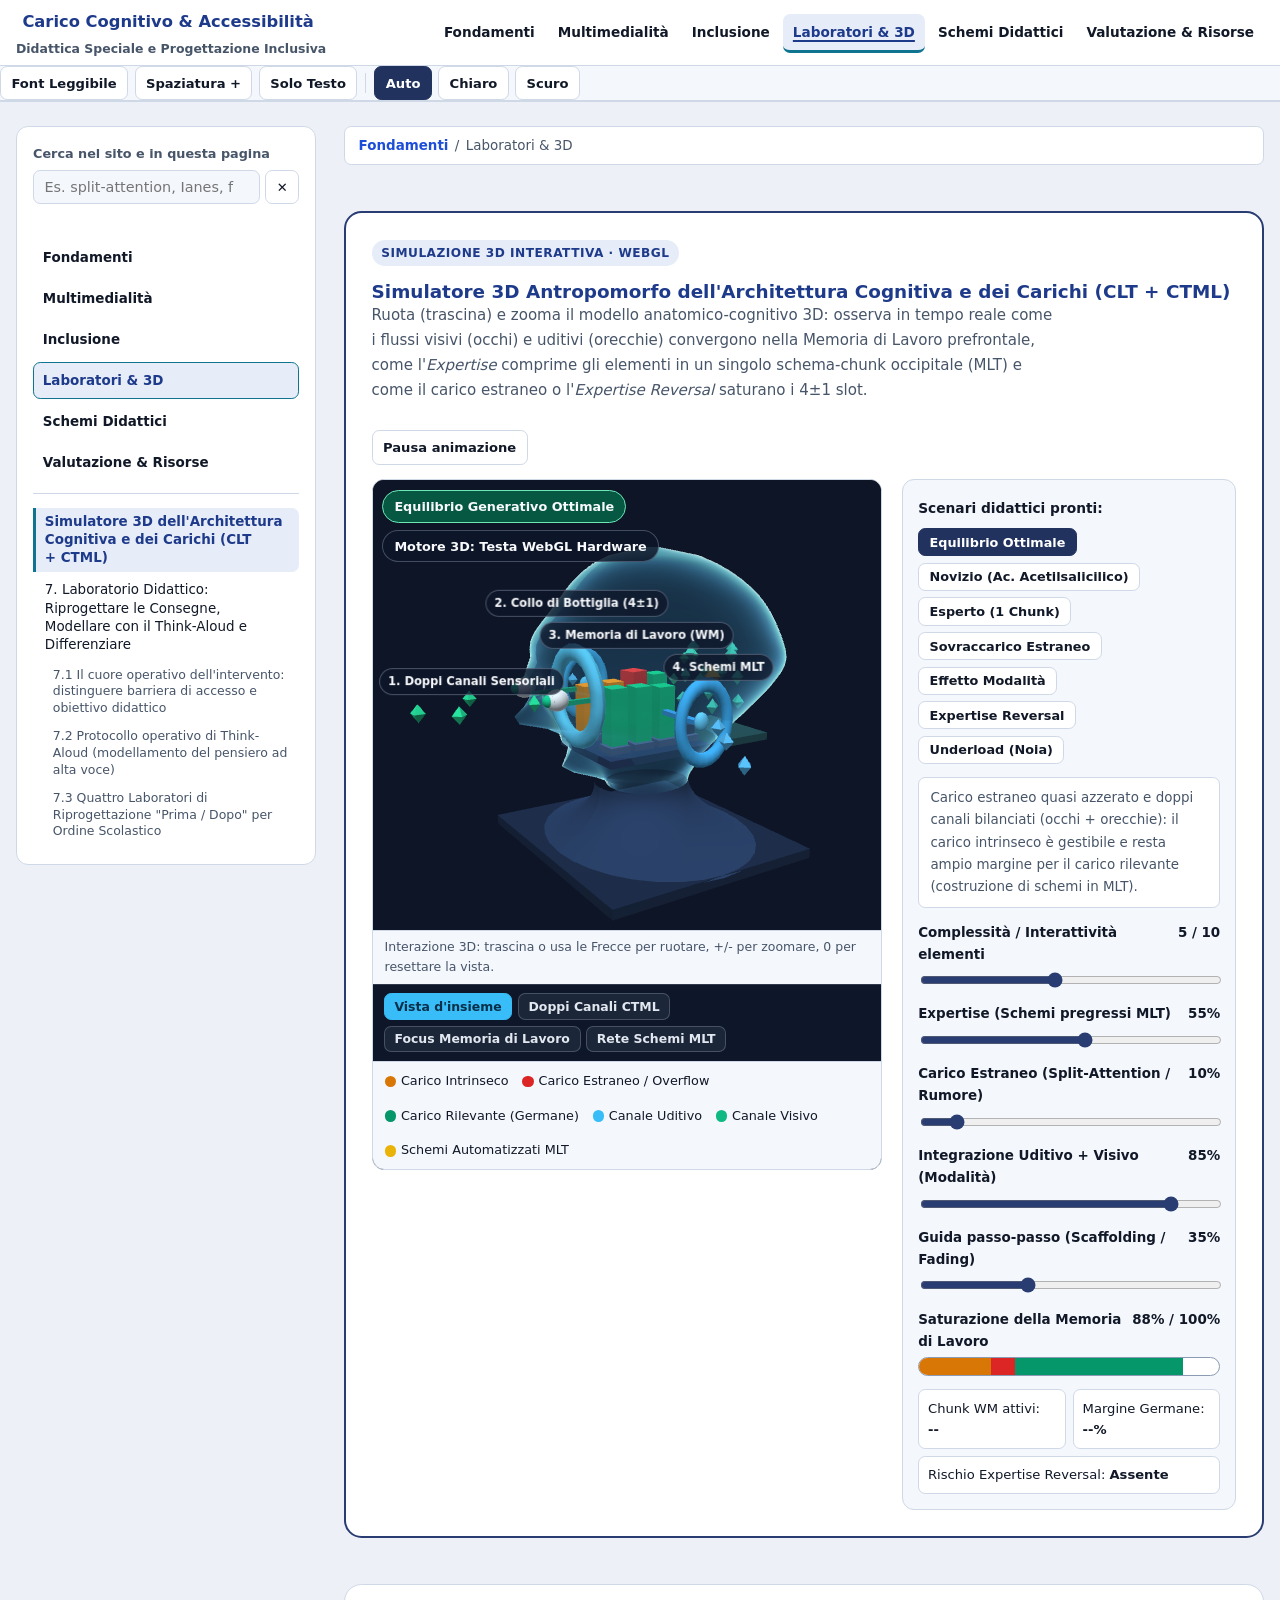
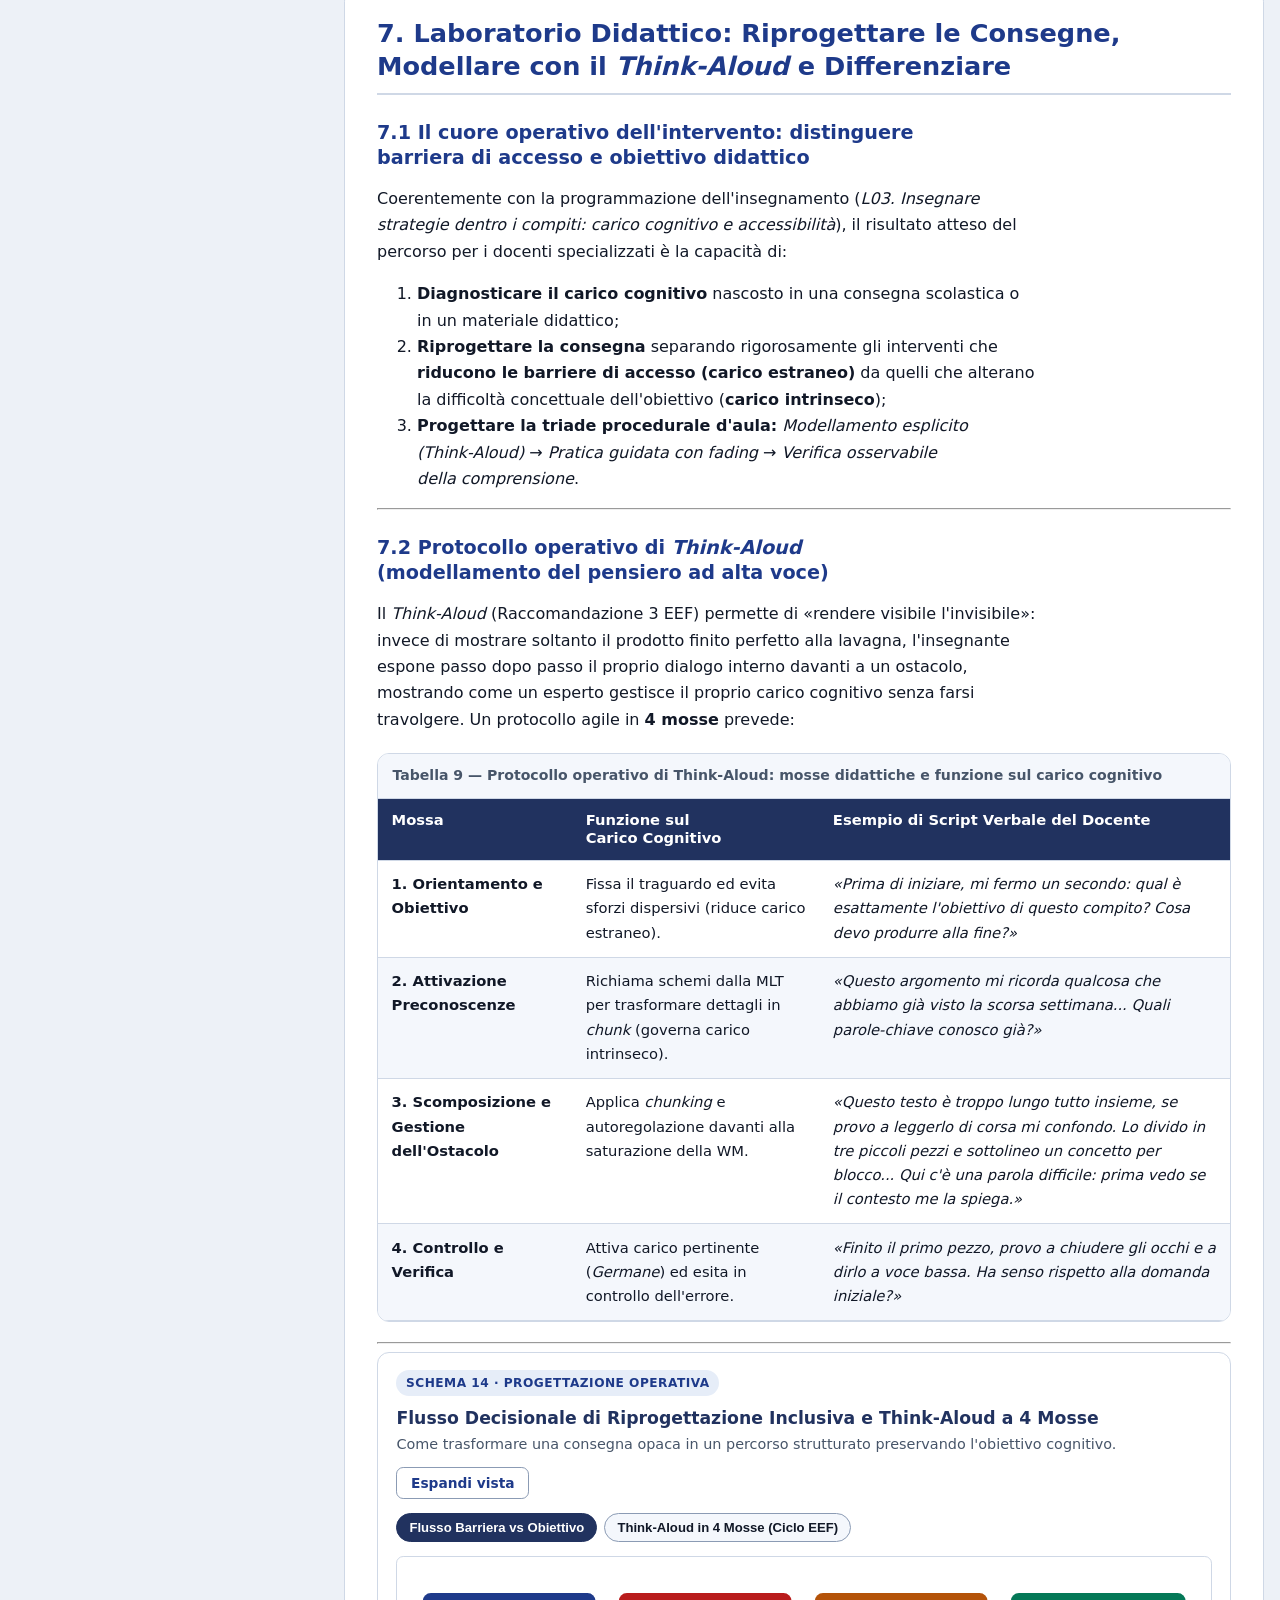
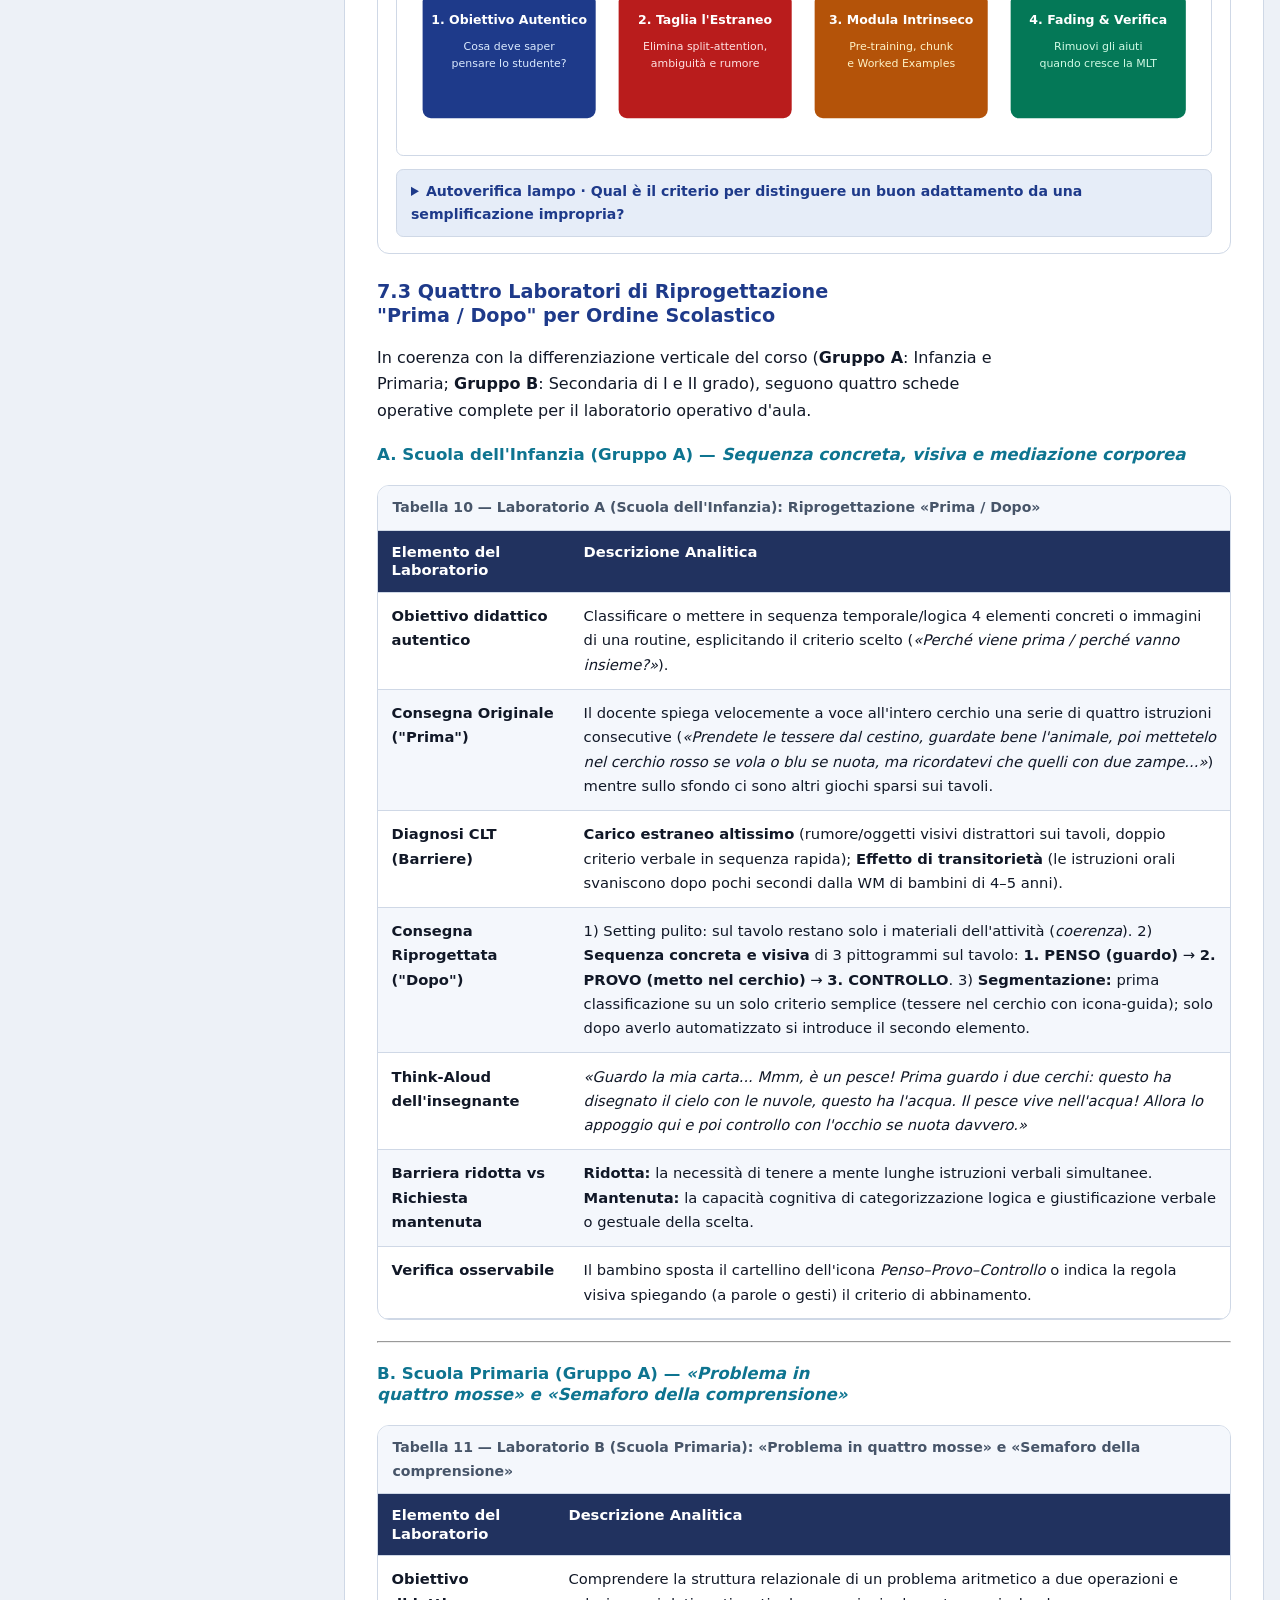
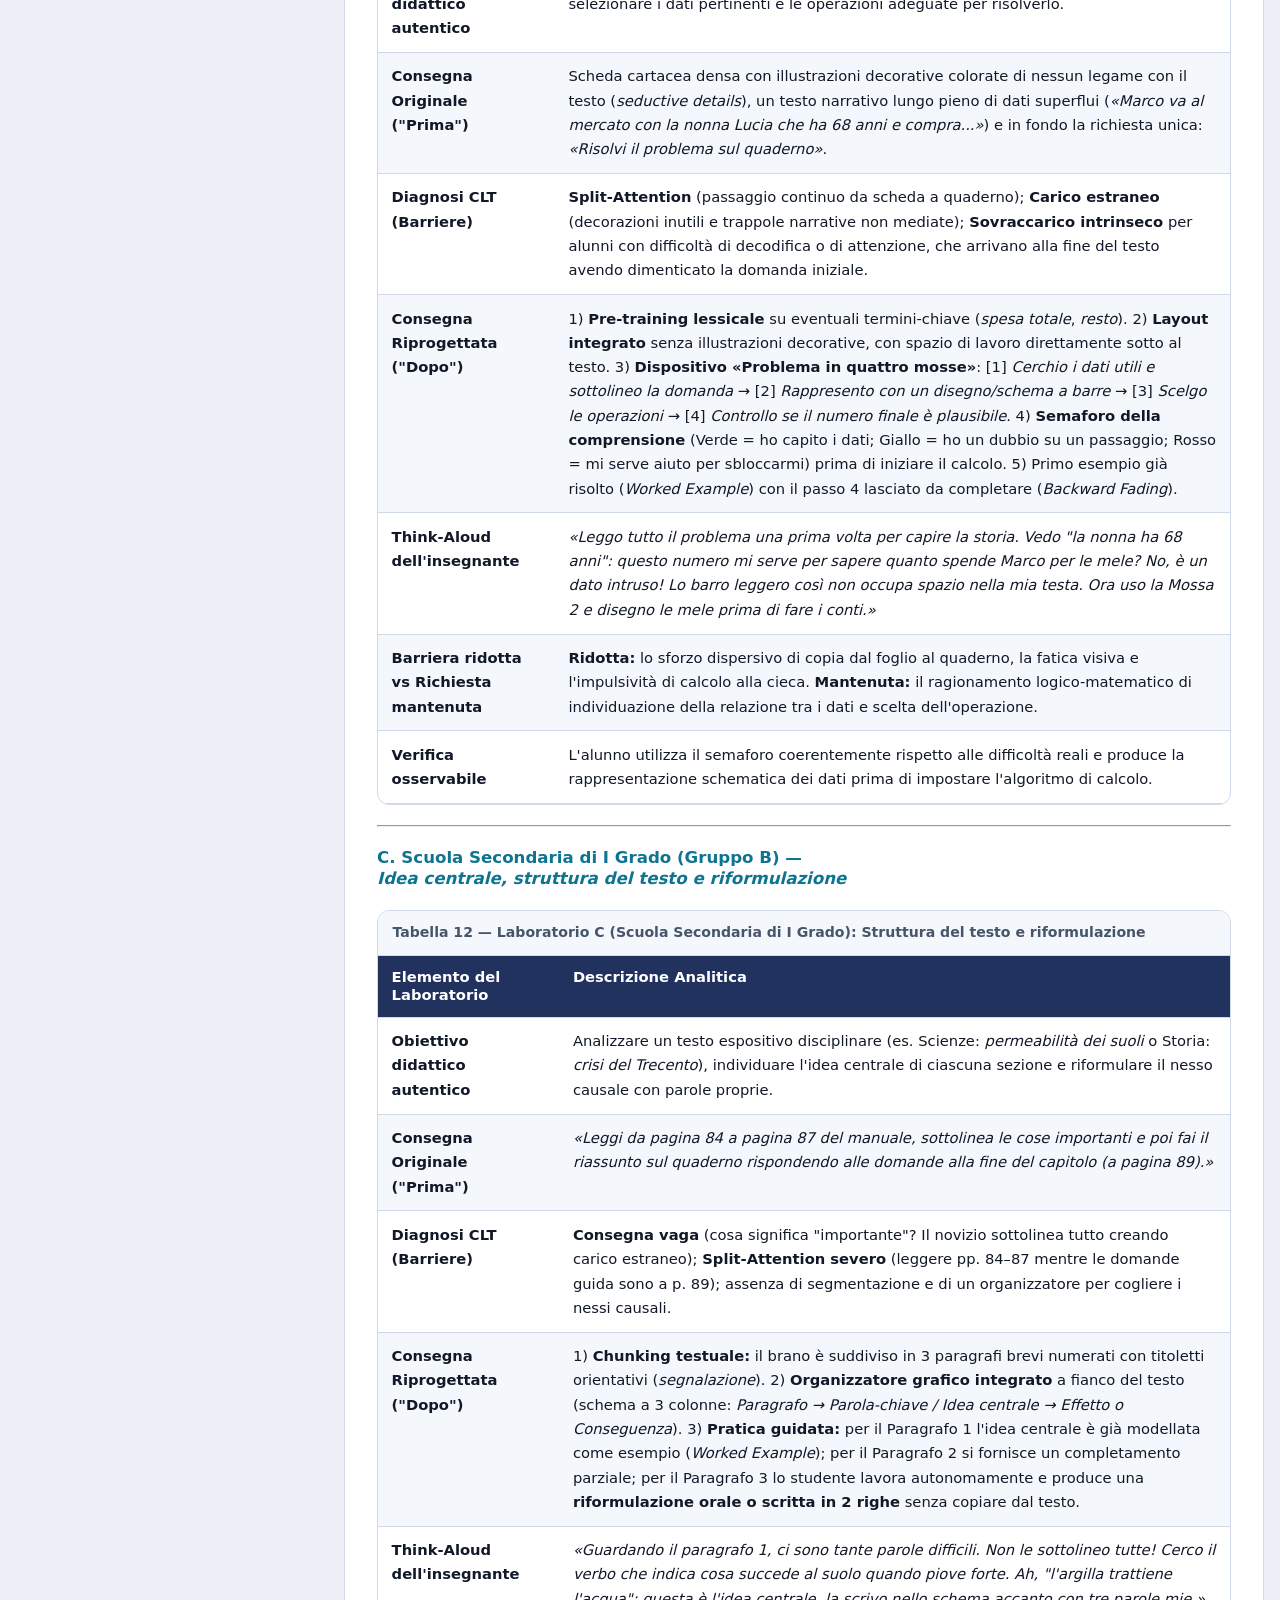
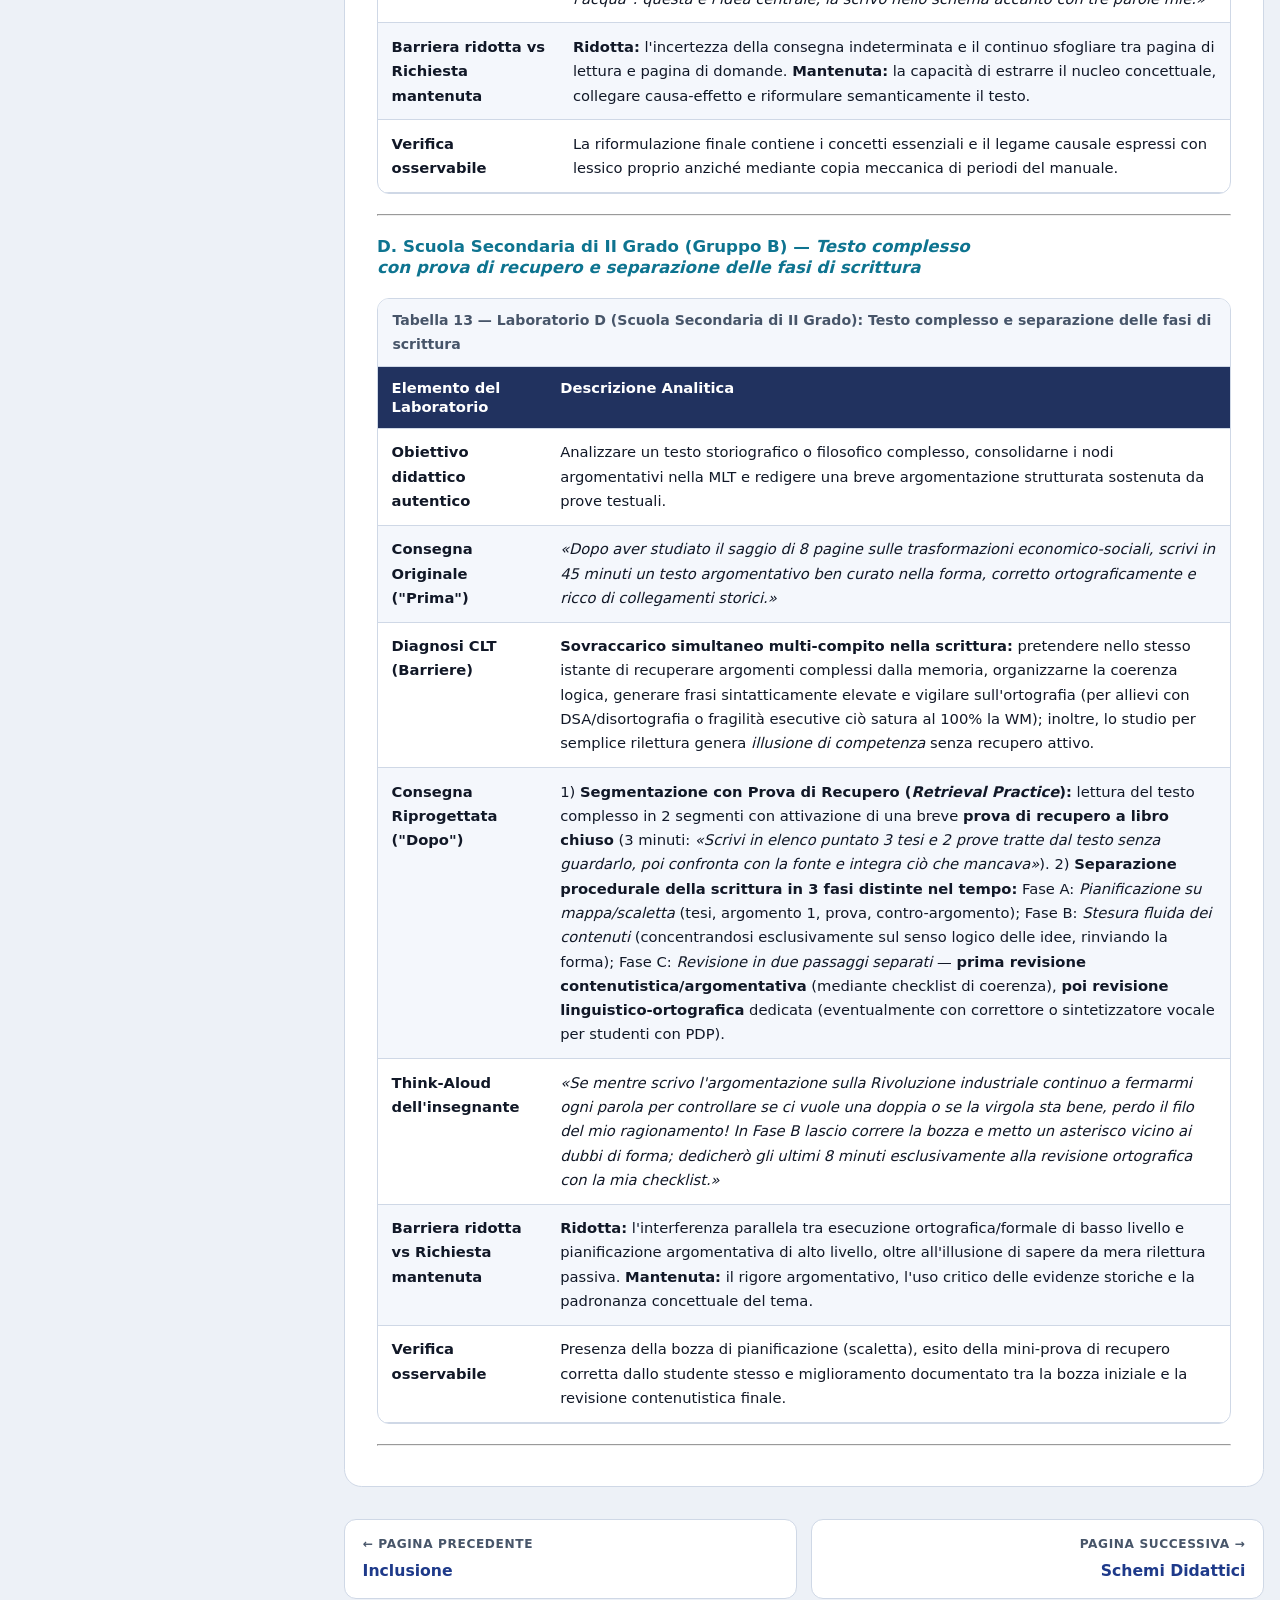
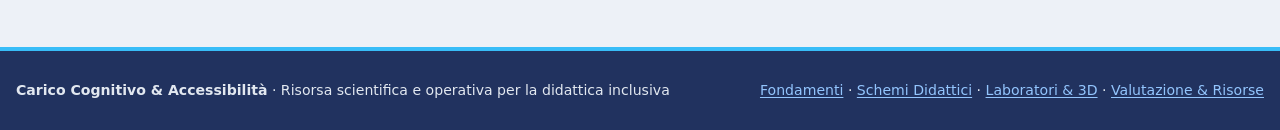
==== commit 1b628f9e: "Feat: simulatore 3D antropomorfo con testa umana Fresnel WebGL e anatomia cognitiva" ====
--- a/laboratori.html
+++ b/laboratori.html
@@ -93,8 +93,8 @@
   <div class="lab-header">
     <div>
       <span class="enrichment-badge">Simulazione 3D Interattiva · WebGL</span>
-      <h3 id="sim3d-heading" class="lab-title">Simulatore 3D dell'Architettura Cognitiva e dei Carichi (CLT + CTML)</h3>
-      <p class="lab-lead">Ruota (trascina) e zooma il modello 3D: osserva in tempo reale come l'<em>Expertise</em> comprime gli elementi in un singolo schema-chunk nella Memoria a Lungo Termine, come il canale uditivo alleggerisce il canale visivo (Effetto Modalità) e come il carico estraneo o l'eccesso di guida per esperti (<em>Expertise Reversal</em>) satura i 4±1 slot della Memoria di Lavoro.</p>
+      <h3 id="sim3d-heading" class="lab-title">Simulatore 3D Antropomorfo dell'Architettura Cognitiva e dei Carichi (CLT + CTML)</h3>
+      <p class="lab-lead">Ruota (trascina) e zooma il modello anatomico-cognitivo 3D: osserva in tempo reale come i flussi visivi (occhi) e uditivi (orecchie) convergono nella Memoria di Lavoro prefrontale, come l'<em>Expertise</em> comprime gli elementi in un singolo schema-chunk occipitale (MLT) e come il carico estraneo o l'<em>Expertise Reversal</em> saturano i 4±1 slot.</p>
     </div>
     <button type="button" class="ctrl-btn" id="sim3d-toggle-anim">Pausa animazione</button>
   </div>
